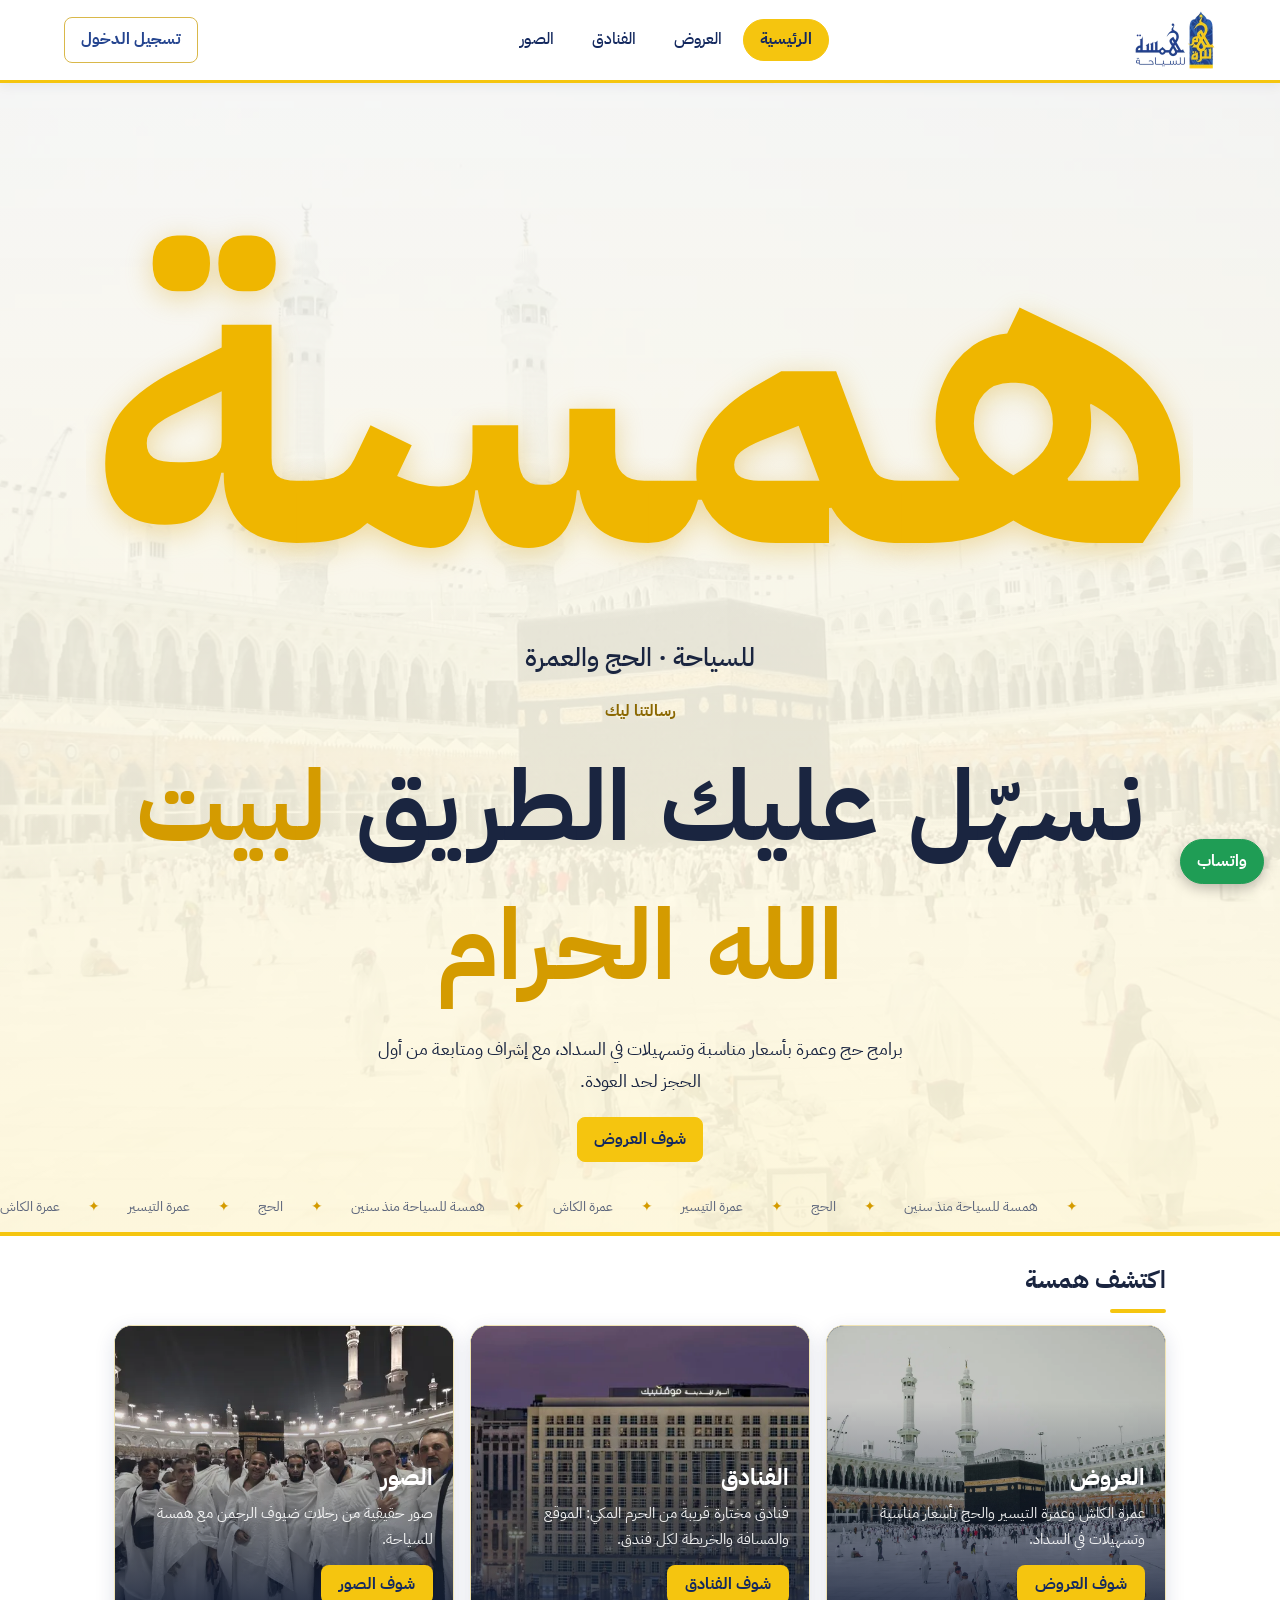
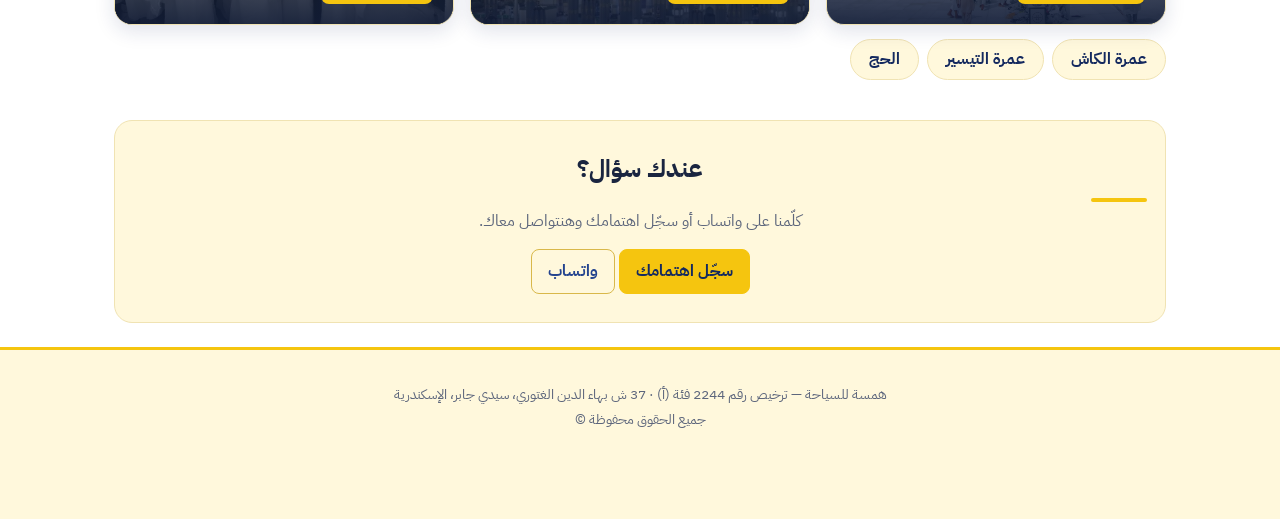
==== index.html @ f7a0fb5b "Add files via upload" ====
<!DOCTYPE html>
<html lang="ar" dir="rtl">
<head>
<meta charset="utf-8">
<meta name="viewport" content="width=device-width, initial-scale=1, viewport-fit=cover">
<meta name="theme-color" content="#ffffff">
<title>همسة للسياحة | الحج والعمرة</title>
<meta name="description" content="برامج الحج والعمرة من همسة للسياحة: عمرة الكاش، عمرة التيسير، الحج الميسر والسياحي.">
<link rel="icon" href="images/favicon.png">
<link rel="preconnect" href="https://fonts.googleapis.com">
<link rel="preconnect" href="https://fonts.gstatic.com" crossorigin>
<link rel="preconnect" href="https://script.google.com">
<link href="https://fonts.googleapis.com/css2?family=IBM+Plex+Sans+Arabic:wght@400;500;700&display=swap" rel="stylesheet">
<link rel="stylesheet" href="style.css">
</head>
<body>
<header><a href="index.html" aria-label="همسة للسياحة"><img src="images/logo-header.webp" width="164" height="120" alt="همسة للسياحة" style="height:60px;display:block;width:auto"></a>
<nav class="nv" aria-label="التنقل"><a href="index.html" aria-current="page">الرئيسية</a><a href="offers.html">العروض</a><a href="hotels.html">الفنادق</a><a href="gallery.html">الصور</a></nav>
<span class="acts"><button id="adminBtn" type="button" hidden>لوحة التحكم</button> <button id="loginBtn" type="button">تسجيل الدخول</button></span></header>
<div class="hero2" id="hero2"><div class="stage">
<div class="bgm"><video muted loop playsinline preload="none" poster="images/kaaba-day.webp" data-src="images/hero.mp4" aria-hidden="true"></video></div><div class="shade"></div>
<div class="layer l1"><h1 class="big"><span class="sc"><span class="mask"><span class="in">همسة</span></span></span><span class="sub">للسياحة · الحج والعمرة</span></h1></div>
<div class="layer l2"><span class="kick">رسالتنا ليك</span>
<h2 class="tl"><span style="--i:0">نسهّل</span> <span style="--i:1">عليك</span> <span style="--i:2">الطريق</span> <span class="y" style="--i:3">لبيت</span> <span class="y" style="--i:4">الله</span> <span class="y" style="--i:5">الحرام</span></h2>
<p class="pp">برامج حج وعمرة بأسعار مناسبة وتسهيلات في السداد، مع إشراف ومتابعة من أول الحجز لحد العودة.</p>
<a class="btn cta" href="offers.html">شوف العروض</a></div>
<div class="cue" aria-hidden="true"><i></i>اسحب لتحت</div>
<div class="tk" aria-hidden="true"><div><span>عمرة الكاش</span><span>✦</span><span>عمرة التيسير</span><span>✦</span><span>الحج</span><span>✦</span><span>همسة للسياحة منذ سنين</span><span>✦</span><span>عمرة الكاش</span><span>✦</span><span>عمرة التيسير</span><span>✦</span><span>الحج</span><span>✦</span><span>همسة للسياحة منذ سنين</span><span>✦</span></div></div>
<div class="pb"></div></div></div>


<main>
<section aria-labelledby="ex"><h2 id="ex">اكتشف همسة</h2>
<div class="hm">
<a class="hmc" href="offers.html"><img src="images/kaaba-day.webp" alt="" loading="lazy" onerror="this.remove()"><div><h3>العروض</h3><p>عمرة الكاش وعمرة التيسير والحج بأسعار مناسبة وتسهيلات في السداد.</p><span class="go">شوف العروض</span></div></a>
<a class="hmc" href="hotels.html"><img src="images/hotels/movenpick.webp" alt="" loading="lazy" onerror="this.remove()"><div><h3>الفنادق</h3><p>فنادق مختارة قريبة من الحرم المكي: الموقع والمسافة والخريطة لكل فندق.</p><span class="go">شوف الفنادق</span></div></a>
<a class="hmc" href="gallery.html"><img src="images/gallery/umra-1-t.webp" alt="" loading="lazy" onerror="this.remove()"><div><h3>الصور</h3><p>صور حقيقية من رحلات ضيوف الرحمن مع همسة للسياحة.</p><span class="go">شوف الصور</span></div></a>
</div>
<div class="chips" aria-label="اختصار للأقسام"><a href="offers.html?cat=cash">عمرة الكاش</a><a href="offers.html?cat=tayseer">عمرة التيسير</a><a href="offers.html?cat=hajj">الحج</a></div></section>
<section class="cta2"><h2>عندك سؤال؟</h2><p>كلّمنا على واتساب أو سجّل اهتمامك وهنتواصل معاك.</p><a class="btn" href="offers.html#contact">سجّل اهتمامك</a> <a class="btn o" id="wa2" target="_blank" rel="noopener">واتساب</a></section>
</main>
<footer>همسة للسياحة — ترخيص رقم 2244 فئة (أ) · 37 ش بهاء الدين الغتوري، سيدي جابر، الإسكندرية<br>جميع الحقوق محفوظة ©</footer>
<a class="btn wa" id="wa" target="_blank" rel="noopener">واتساب</a>
<script src="common.js"></script>
<script>$('#wa2').href=$('#wa').href;ui();</script>
<script>
// فيديو الخلفية: يتحمّل بعد ما الصفحة تفتح، وبس على الشاشات الكبيرة والنت السريع
addEventListener('load',()=>{const v=document.querySelector('.hero2 video');if(!v)return;const c=navigator.connection||{};
if(c.saveData||/^(slow-2g|2g|3g)$/.test(c.effectiveType||'')||matchMedia('(max-width:900px),(prefers-reduced-motion:reduce)').matches){v.remove();return}
(window.requestIdleCallback||setTimeout)(()=>{v.src=v.dataset.src;v.play().catch(()=>{})})});
</script>
</body>
</html>
---- style.css ----
:root{color-scheme:light;--bg:#ffffff;--card:#ffffff;--ink:#1a2540;--mute:#5d667c;--hd:#14295f;--g:#24448f;--g2:#24448f;--gold:#8a6700;--gd:#d49b00;--y:#f5c50f;--line:#f0e3b3;--tint:#fff8dc;--err:#b3261e}
*{box-sizing:border-box}html{scroll-behavior:smooth}
body{overflow-x:clip;margin:0;font:16px/1.7 'IBM Plex Sans Arabic',Tahoma,sans-serif;background:var(--bg);color:var(--ink)}
header{position:sticky;top:0;z-index:5;background:var(--hd);color:#fff;border-bottom:3px solid var(--y);display:flex;align-items:center;justify-content:space-between;padding:10px 5vw}
header b{font-size:1.25rem}header button{background:transparent;border:1px solid #fff8;color:#fff}
.hero{position:relative;overflow:hidden;background:#14295f url(images/kaaba-day.webp) center/cover;color:#fff;padding:72px 5vw 80px;border-bottom:4px solid var(--y)}.hero video{position:absolute;inset:0;width:100%;height:100%;object-fit:cover;opacity:.45}.hero:before{content:"";position:absolute;inset:0;background:linear-gradient(90deg,#14295fee 30%,#14295f55);z-index:1}.hero>*:not(video){position:relative;z-index:2}@media(prefers-reduced-motion:reduce){.hero video{display:none}}.gal{display:grid;grid-template-columns:repeat(auto-fill,minmax(200px,1fr));gap:8px}.gal img{width:100%;height:150px;object-fit:cover;border-radius:10px}
.hero h1{margin:0 0 8px;color:#fff;font-size:clamp(1.8rem,5vw,3rem);line-height:1.3;max-width:20ch}.hero p{margin:0 0 20px;max-width:55ch;opacity:.9}
main{max-width:1100px;margin:auto;padding:24px 5vw}
button,.btn{font:inherit;cursor:pointer;border-radius:8px;border:1px solid var(--g2);background:var(--g2);color:#fff;padding:8px 16px;text-decoration:none;display:inline-block}
button.o,.btn.o{background:transparent;color:var(--g)}button.d{border-color:var(--err);background:transparent;color:var(--err)}
button:focus-visible,input:focus-visible,select:focus-visible,textarea:focus-visible{outline:3px solid var(--gold);outline-offset:2px}
.tabs{display:flex;gap:8px;flex-wrap:wrap;margin:8px 0 16px}.tabs button{background:var(--card);color:var(--ink);border-color:var(--line)}.tabs button.on{background:var(--hd);color:var(--y);border-color:var(--y)}
.filters{display:flex;gap:8px;flex-wrap:wrap;margin-bottom:16px}
input,select,textarea{font:inherit;padding:8px 10px;border:1px solid var(--line);border-radius:8px;background:var(--card);color:var(--ink);width:100%}
.filters input,.filters select{width:auto;flex:1 1 150px}
.grid{display:grid;grid-template-columns:repeat(auto-fill,minmax(290px,1fr));gap:16px}
.card{background:var(--card);border:1px solid var(--line);border-radius:12px;overflow:hidden;display:flex;flex-direction:column}
.card img{width:100%;height:160px;object-fit:cover}.card div{padding:16px;display:flex;flex-direction:column;gap:8px;flex:1}
.card h3{margin:0;font-size:1.1rem}.price{color:var(--gold);font-weight:700;font-size:1.15rem}
.meta{color:var(--mute);font-size:.9rem}.det{white-space:pre-line;font-size:.92rem;color:var(--mute)}.card .row{margin-top:auto;display:flex;gap:8px}
section{margin-top:40px}h2{margin:0 0 12px;font-size:1.5rem}
form.f{display:grid;gap:12px;grid-template-columns:repeat(auto-fit,minmax(220px,1fr));background:var(--card);border:1px solid var(--line);border-radius:12px;padding:20px}
form.f .w{grid-column:1/-1}label{display:grid;gap:4px;font-size:.92rem;color:var(--mute)}.hp{position:absolute;top:0;left:0;width:1px;height:1px;opacity:0;overflow:hidden;pointer-events:none}
.msg{padding:10px;border-radius:8px;margin-top:8px}.ok{background:#24448f22}.er{background:#b3261e22;color:var(--err)}
dialog{border:1px solid var(--line);border-radius:12px;background:var(--bg);color:var(--ink);width:min(560px,94vw);max-height:92vh}
dialog::backdrop{background:#0008}
table{width:100%;border-collapse:collapse;background:var(--card);font-size:.9rem}th,td{padding:8px;border-bottom:1px solid var(--line);text-align:start;vertical-align:top}
.tw{overflow-x:auto}.empty{color:var(--mute);padding:24px;text-align:center}
footer{padding:32px 5vw;text-align:center;color:var(--mute);font-size:.9rem}
.wa{position:fixed;bottom:16px;inset-inline-start:16px;background:#1f9d55;border-color:#1f9d55;border-radius:50px;z-index:4}

.fc{background:var(--card);border:1px solid var(--line);border-radius:16px;overflow:hidden;display:flex;flex-direction:column;box-shadow:0 4px 16px #14295f14}
.fh{position:relative;height:150px;background:#14295f}.fh img{width:100%;height:100%;object-fit:cover;opacity:.85}
.bd{position:absolute;inset-inline-start:12px;bottom:-14px;background:var(--hd);color:var(--y);border:2px solid var(--y);border-radius:50px;padding:2px 16px;font-weight:700}
.fb{padding:24px 16px 16px;display:flex;flex-direction:column;gap:10px;flex:1}.fb h3{margin:0;font-size:1.1rem;color:var(--g)}
.fb ul{margin:0;padding:0;list-style:none;display:grid;gap:4px;font-size:.92rem}.fb li{border-bottom:1px dashed var(--line);padding-bottom:4px}
.pg{display:grid;grid-template-columns:repeat(3,1fr);gap:6px;background:var(--hd);padding:8px;border-radius:12px;border-bottom:3px solid var(--y)}
.pg i{font-style:normal;display:grid;text-align:center;color:#fff;font-size:.78rem;line-height:1.3;background:#ffffff14;border-radius:8px;padding:6px 2px}.pg b{color:var(--y);font-size:1.05rem}
.fb .row{margin-top:auto;display:flex;gap:8px}.fb .row .bk{flex:1;background:var(--y);border-color:var(--y);color:#14295f;font-weight:700}
.ty{background:linear-gradient(135deg,#e3ebfa,#fff8d6);border:1px solid var(--line);border-radius:16px;padding:16px;margin-bottom:16px;color:#101b36}.ty h3{margin:0 0 4px;font-size:1.3rem}
.ty .st{display:grid;grid-template-columns:repeat(auto-fit,minmax(180px,1fr));gap:8px;margin:10px 0}.ty .st span{background:#fff;border-radius:10px;padding:8px 12px;border:1px solid #24448f33}
.ty .ex{background:#f5c50f33;border-radius:10px;padding:8px 12px;font-size:.92rem}
.fh.im{height:auto;background:#fff}.fh.im img{height:auto;opacity:1;cursor:zoom-in;display:block}.fh.im .bd{display:none}
#idlg{padding:0;width:min(720px,96vw)}#idlg img{width:100%;display:block}#idlg button{position:absolute;top:8px;inset-inline-start:8px}
.tb{display:flex;gap:8px;flex-wrap:wrap;margin-bottom:12px;align-items:center}.tb input,.tb select{width:auto;flex:1 1 140px}
.bulk{display:flex;gap:8px;flex-wrap:wrap;align-items:center;background:var(--card);border:2px solid var(--y);border-radius:10px;padding:10px;margin-bottom:12px;position:sticky;top:0;z-index:3}.bulk input,.bulk select{width:auto}
tr.off td:nth-child(2),tr.off td:nth-child(3){opacity:.5}.ac{white-space:nowrap}
.sw{border-radius:50px;padding:4px 14px;background:transparent;color:var(--mute);border-color:var(--line)}.sw.on{background:#1f9d55;border-color:#1f9d55;color:#fff}
fieldset.rm{border:1px solid var(--line);border-radius:10px;padding:8px 10px;margin:0}.g2,.g3{display:grid;gap:10px}.g2{grid-template-columns:1fr 1fr}.g3{grid-template-columns:repeat(3,1fr)}
#toast{position:fixed;left:50%;bottom:80px;transform:translateX(-50%);background:var(--hd);color:#fff;padding:10px 18px;border-radius:50px;z-index:10;opacity:0;pointer-events:none;transition:opacity .2s}#toast.show{opacity:1}#toast.bad{background:var(--err)}

/* ===== Hero2: scroll-driven opening (Lando-style) ===== */
.hero2{--p:0;--a:0;--b:1;--c:1;position:relative;background:#14295f;color:#fff;border-bottom:4px solid var(--y)}
.hero2 .stage{position:relative;min-height:100svh;overflow:hidden;display:flex;flex-direction:column;justify-content:center;align-items:center;gap:28px;padding:90px 5vw 70px;text-align:center}
.hero2 .bgm{position:absolute;inset:0;background:url(images/kaaba-day.webp) center/cover;will-change:transform;transform:scale(calc(1 + var(--a)*.28 + var(--b)*.12))}
.hero2 .bgm video{width:100%;height:100%;object-fit:cover;opacity:.5}
.hero2 .shade{position:absolute;inset:0;background:linear-gradient(180deg,#14295fbb,#14295ff2);opacity:calc(.4 + var(--b)*.55)}
.hero2 .layer{position:relative;z-index:2;display:flex;flex-direction:column;align-items:center;justify-content:center}
.hero2.js{height:360vh}
.hero2.js .stage{position:sticky;top:0;height:100svh;min-height:0;display:block;padding:0}
.hero2.js .layer{position:absolute;inset:0;padding:70px 5vw 40px}
.hero2 .big{margin:0;line-height:1}
.hero2 .sc{display:block;will-change:transform,opacity;transform:scale(calc(1 + var(--a)*6));opacity:calc(1 - var(--a)*1.35)}
.hero2 .mask{display:block;overflow:hidden;padding:.08em .08em .18em}
.hero2 .in{display:block;font-weight:700;font-size:clamp(5rem,36vw,26rem);line-height:1.1;color:var(--y);text-shadow:0 8px 40px #14295f88;animation:h2rise 1.3s cubic-bezier(.16,1,.3,1) both}
.hero2 .sub{display:block;margin-top:6px;font-size:clamp(1rem,2.4vw,1.6rem);font-weight:500;letter-spacing:0;opacity:calc(1 - var(--a)*3);animation:h2fade 1s .7s both}
.hero2 .kick{color:var(--y);font-weight:700;font-size:1rem;margin-bottom:14px;opacity:var(--b)}
.hero2 .tl{margin:0;display:flex;flex-wrap:wrap;justify-content:center;gap:.05em .3em;max-width:18ch;font-size:clamp(2.4rem,8vw,6.2rem);line-height:1.35;font-weight:700}
.hero2 .tl span{display:inline-block;transform:translateY(calc((1 - clamp(0, var(--b)*8 - var(--i), 1))*60%));opacity:clamp(0, var(--b)*8 - var(--i), 1)}
.hero2 .tl .y{color:var(--y)}
.hero2 .pp{max-width:50ch;margin:22px 0 20px;opacity:var(--c);transform:translateY(calc((1 - var(--c))*30px))}
.hero2 .cta{background:var(--y);border-color:var(--y);color:#14295f;font-weight:700;opacity:var(--c);transform:translateY(calc((1 - var(--c))*30px))}
.hero2.js .cta{pointer-events:none}.hero2.js.go .cta{pointer-events:auto}
.hero2 .cue,.hero2 .pb{display:none}
.hero2.js .cue{display:flex;position:absolute;z-index:3;bottom:56px;inset-inline:0;justify-content:center;align-items:center;gap:10px;font-size:.85rem;opacity:calc(1 - var(--a)*4)}
.hero2 .cue i{width:2px;height:34px;background:var(--y);transform-origin:top;animation:h2cue 1.6s ease-in-out infinite}
.hero2 .tk{position:absolute;z-index:3;bottom:14px;left:0;right:0;overflow:hidden;direction:ltr;font-size:.85rem;color:#fffc}
.hero2 .tk div{display:flex;gap:28px;width:max-content;animation:h2tk 30s linear infinite}
.hero2 .tk span:nth-child(even){color:var(--y)}
.hero2.js .pb{display:block;position:absolute;z-index:4;bottom:0;right:0;left:0;height:4px;background:var(--y);transform:scaleX(var(--p));transform-origin:right}
@keyframes h2rise{from{transform:translateY(105%)}}
@keyframes h2fade{from{opacity:0;transform:translateY(12px)}}
@keyframes h2cue{0%{transform:scaleY(0)}50%{transform:scaleY(1)}100%{transform:scaleY(1);opacity:0}}
@keyframes h2tk{to{transform:translateX(-50%)}}
@media(prefers-reduced-motion:reduce){.hero2 *{animation:none!important}.hero2 video{display:none}}

/* ===== Responsive: موبايل + كمبيوتر ===== */
html{-webkit-text-size-adjust:100%;overflow-x:clip}
img,video{max-width:100%}
header{padding-inline:max(5vw,env(safe-area-inset-left));padding-top:max(10px,env(safe-area-inset-top));gap:8px}
header>span{display:flex;gap:8px;flex-wrap:wrap;justify-content:flex-end}
main{padding-inline:max(5vw,env(safe-area-inset-left))}
footer{padding-bottom:calc(88px + env(safe-area-inset-bottom))}
.grid{grid-template-columns:repeat(auto-fill,minmax(min(290px,100%),1fr))}
form.f{grid-template-columns:repeat(auto-fit,minmax(min(220px,100%),1fr))}
.gal{grid-template-columns:repeat(auto-fill,minmax(min(200px,45%),1fr))}
button,.btn{touch-action:manipulation;-webkit-tap-highlight-color:transparent}
input,select,textarea{font-size:16px}
dialog{max-height:92vh;max-height:92dvh;overflow:auto;overscroll-behavior:contain}
.wa{bottom:max(16px,env(safe-area-inset-bottom));inset-inline-start:max(16px,env(safe-area-inset-left));box-shadow:0 4px 14px #0004}
#toast{bottom:calc(80px + env(safe-area-inset-bottom));max-width:92vw;text-align:center}
.bulk{top:64px}
@media(hover:hover){button:not(:disabled):hover,.btn:hover{filter:brightness(1.1)}.card:hover,.fc:hover{box-shadow:0 8px 24px #14295f26}}
@media(pointer:coarse){button,.btn,select,input:not([type=checkbox]):not([type=radio]){min-height:44px}.tabs button{padding-inline:18px}}
@media(max-width:640px){
  header b{font-size:1.05rem}
  
  header button{padding:8px 12px;font-size:.9rem}
  main{padding-block:16px}
  h2{font-size:1.25rem}
  .tabs{flex-wrap:nowrap;overflow-x:auto;scrollbar-width:none;margin-inline:-5vw;padding-inline:5vw}
  .tabs::-webkit-scrollbar{display:none}
  .tabs button{white-space:nowrap;flex:0 0 auto}
  .filters input,.filters select,.tb input,.tb select{flex:1 1 100%}
  .g2,.g3{grid-template-columns:1fr}
  .g3{grid-template-columns:1fr 1fr}
  .fh{height:170px}
  .fb .row{flex-wrap:wrap}.fb .row .bk{flex:1 1 100%}
  .fb .row .btn,.fb .row .o{flex:1}
  dialog{width:96vw;padding:14px}
  #idlg{padding:0}
  .ty{padding:12px}.ty h3{font-size:1.1rem}
  table{font-size:.85rem}
  .bulk{top:58px}
  .hero2.js{height:300vh}
  .hero2 .layer{padding-inline:6vw}
  .hero2 .tk{bottom:max(14px,env(safe-area-inset-bottom))}
  .hero2.js .cue{bottom:64px}
}
@media(max-width:360px){.pg{grid-template-columns:1fr 1fr}.g3{grid-template-columns:1fr}}
@media(max-height:480px) and (orientation:landscape){.hero2.js{height:420vh}.hero2 .in{font-size:clamp(4rem,28vh,9rem)}.hero2 .tl{font-size:clamp(1.6rem,9vh,3rem)}.hero2 .cue{display:none!important}}
@media(min-width:1200px){main{max-width:1180px}.hero2 .pp{font-size:1.15rem}}
.hero2 .stage{min-height:92vh;min-height:92svh}
.hero2 .bgm{transform:none}

/* ===== نظام الحركة: هادي على العين، ويلفت الانتباه ===== */
:root{--ease:cubic-bezier(.22,1,.36,1)}
html{scroll-behavior:smooth}
@keyframes up{from{opacity:0;transform:translateY(24px)}}
@keyframes pop{from{opacity:0;transform:scale(.92)}}
@keyframes rise{from{opacity:0;transform:translateY(14px) scale(.97)}}
@keyframes fade{from{opacity:0}}
@keyframes slideIn{from{opacity:0;transform:translateY(-100%)}}
@keyframes waIn{from{opacity:0;transform:translateY(30px) scale(.8)}}
@keyframes pulse{0%{box-shadow:0 0 0 0 #1f9d5588}100%{box-shadow:0 0 0 16px #1f9d5500}}
@keyframes ring{0%{box-shadow:0 0 0 0 #f5c50fb0}100%{box-shadow:0 0 0 20px #f5c50f00}}
@keyframes shine{from{transform:translateX(130%) skewX(-18deg)}to{transform:translateX(-230%) skewX(-18deg)}}
@keyframes wiggle{0%,100%{transform:rotate(0)}25%{transform:rotate(-14deg)}55%{transform:rotate(10deg)}80%{transform:rotate(-5deg)}}
@keyframes heroOut{to{opacity:.1;transform:translateY(-36px) scale(.98)}}
@keyframes bgOut{to{transform:scale(1.1)}}
/* الهيرو: يظهر بالترتيب، كل حاجة في دورها */
header{animation:slideIn .7s var(--ease) both;transition:box-shadow .3s ease}
header.stuck{box-shadow:0 8px 24px #14295f22}
.hero2 .in{animation:h2rise 1.2s var(--ease) .1s both}
.hero2 .sub{animation:h2fade 1s .6s both}
.hero2 .kick{animation:up .8s var(--ease) .85s both}
.hero2 .tl span{animation:up .85s var(--ease) both;animation-delay:calc(1s + var(--i)*.09s)}
.hero2 .pp{animation:up .85s var(--ease) 1.65s both}
.hero2 .cta{position:relative;overflow:hidden;animation:pop .7s var(--ease) 1.95s both,ring 1.8s 3.2s 2}
.hero2 .cta:after{content:"";position:absolute;inset:0;background:linear-gradient(100deg,transparent 30%,#ffffffa8 50%,transparent 70%);transform:translateX(130%);animation:shine 1.2s 2.9s 1 both;pointer-events:none}
.hero2 .tk{animation:fade 1s 2.2s both}
.hero2 .tk:hover div{animation-play-state:paused}
@supports (animation-timeline:view()){
  .hero2 .layer{animation:heroOut linear both;animation-timeline:view();animation-range:exit 5% exit 100%}
  .hero2 .bgm{animation:bgOut linear both;animation-timeline:view();animation-range:exit}
}
/* الظهور وقت السكرول: كل صف بيدخل بتتابع هادي */
.fc,.hc,.gi{transition:transform .3s var(--ease),box-shadow .3s var(--ease),border-color .3s ease}
.rv{opacity:0;transform:translateY(28px) scale(.985)}
.rv:not(.done){transition:opacity .8s var(--ease),transform .8s var(--ease)}
.rv.in{opacity:1;transform:none}
.rv.done{transition-delay:0s}
section h2:after{content:"";display:block;width:56px;height:4px;border-radius:4px;background:var(--y);margin-top:8px;transform-origin:right;transition:transform .9s var(--ease) .2s}
section h2.rv:not(.in):after{transform:scaleX(0)}
/* صندوق التيسير: العناصر تنزل واحدة واحدة */
.ty.in .am span{animation:pop .5s var(--ease) both}
.ty.in .am span:nth-child(1){animation-delay:.25s}.ty.in .am span:nth-child(2){animation-delay:.35s}.ty.in .am span:nth-child(3){animation-delay:.45s}
.ty.in .sp li{animation:up .6s var(--ease) both}
.ty.in .sp li:nth-child(1){animation-delay:.5s}.ty.in .sp li:nth-child(2){animation-delay:.62s}.ty.in .sp li:nth-child(3){animation-delay:.74s}
.ty.in .dr>span{display:inline-block;animation:wiggle 1s 1.1s 1}
.ty.in .ex{animation:up .7s var(--ease) .95s both}
/* التفاعل */
@media(hover:hover){
  .fc:hover{transform:translateY(-6px);box-shadow:0 14px 32px #d49b0033;border-color:#e6c75a}
  .hc:hover .hph img{transform:scale(1.07)}
  .gi:hover{box-shadow:0 12px 28px #14295f2e}
}
.hph img{transition:transform .8s var(--ease)}
button,.btn{transition:transform .2s var(--ease),filter .2s ease,background .25s ease,box-shadow .25s ease,color .25s ease}
button:active,.btn:active{transform:scale(.96)}
.tabs button{transition:background .25s ease,color .25s ease,box-shadow .25s ease,transform .2s var(--ease)}
.tabs button.on{box-shadow:0 4px 14px #f5c50f66}
input,select,textarea{transition:box-shadow .25s ease,border-color .25s ease}
input:focus,select:focus,textarea:focus{outline:none;border-color:var(--y);box-shadow:0 0 0 4px #f5c50f40}
.wa{animation:waIn .7s var(--ease) 1.4s both,pulse 2.4s 3s 3}
dialog[open]{animation:rise .35s var(--ease) both}
dialog[open]::backdrop{animation:fade .3s both}
#toast{transform:translate(-50%,14px);transition:opacity .25s ease,transform .4s var(--ease)}
#toast.show{transform:translate(-50%,0)}
#glb img{transition:opacity .25s ease}
@media(prefers-reduced-motion:reduce){*,*:before,*:after{animation:none!important;transition:none!important}.rv{opacity:1;transform:none}html{scroll-behavior:auto}}

/* ===== صندوق عمرة التيسير ===== */
.ty{padding:0;overflow:hidden;background:var(--card);color:var(--ink);border:1px solid var(--line);border-radius:16px;box-shadow:0 4px 16px #14295f14}
.ty .th{background:var(--hd);color:#fff;padding:20px 22px 18px;border-bottom:3px solid var(--y)}
.ty .th h3{margin:0;font-size:1.5rem;color:var(--y)}
.ty .th p{margin:2px 0 12px;font-size:1.05rem;color:#fff}
.ty .tp{list-style:none;margin:0;padding:0;display:flex;flex-wrap:wrap;gap:8px}
.ty .tp li{background:#ffffff1c;border:1px solid #ffffff40;border-radius:50px;padding:2px 14px;font-size:.9rem}
.ty .tp li:before{content:"✓";color:var(--y);font-weight:700;margin-inline-end:6px}
.ty .tbd{padding:18px 22px 22px;display:grid;gap:16px}
.ty .plans{display:grid;grid-template-columns:repeat(auto-fit,minmax(min(260px,100%),1fr));gap:12px}
.ty .pl{background:var(--bg);border:1px solid var(--line);border-radius:12px;padding:14px;display:grid;gap:6px;text-align:center}
.ty .pl small{color:var(--mute);font-size:.85rem}
.ty .pl b{font-size:1.6rem;color:var(--g);line-height:1.2}
.ty .am{display:grid;grid-template-columns:repeat(3,1fr);gap:6px}
.ty .am span{background:var(--hd);border:1px solid #f5c50f55;color:var(--y);border-radius:8px;padding:6px 0;font-weight:700;font-size:1.1rem}
.ty .sp{list-style:none;margin:0;padding:0;display:grid;grid-template-columns:repeat(auto-fit,minmax(min(200px,100%),1fr));gap:10px}
.ty .sp li{display:flex;align-items:center;gap:10px;background:var(--bg);border:1px solid var(--line);border-radius:12px;padding:10px 12px}
.ty .sp i{flex:none;width:30px;height:30px;border-radius:50%;background:var(--y);color:#14295f;display:grid;place-items:center;font-style:normal;font-weight:700}
.ty .dr{display:flex;align-items:center;gap:12px;border:2px dashed var(--y);border-radius:12px;padding:10px 14px}
.ty .dr>span{font-size:1.8rem;line-height:1}
.ty .dr b{color:var(--g)}
.ty .ex{background:#f5c50f26;border-inline-start:4px solid var(--y);border-radius:8px;padding:10px 14px;font-size:.95rem}
.ty .ex>b:first-child{display:block;color:var(--g);margin-bottom:2px}
.ty .ex .n{color:var(--gold);white-space:nowrap}
@media(max-width:640px){.ty .th{padding:16px}.ty .th h3{font-size:1.3rem}.ty .tbd{padding:14px 16px 18px}.ty .sp{grid-template-columns:1fr}}

/* ===== هوية اللوجو الجديد ===== */
header>a:first-child{background:#fff;border-radius:12px;padding:3px 12px;display:flex;align-items:center;box-shadow:0 2px 8px #0003}
header>a:first-child img{height:60px!important;width:auto}
@media(max-width:640px){header>a:first-child{padding:2px 8px}header>a:first-child img{height:46px!important}}
.hero2 .shade{background:linear-gradient(180deg,#14295fbb,#14295ff2)}

/* ===== ألوان: أبيض أكتر، ثم ذهبي، والأزرق أقل ===== */
body{background:#fff}
header{background:#fff;color:var(--hd);border-bottom:3px solid var(--y);box-shadow:0 2px 12px #14295f12}
header button{background:transparent;border:1px solid #d9b84a;color:var(--g)}
header>a:first-child{background:none;box-shadow:none;padding:0;border-radius:0}
button,.btn{background:var(--y);border-color:var(--y);color:var(--hd);font-weight:700}
button.o,.btn.o{background:transparent;color:var(--g);border-color:#d9b84a}
button.d{background:transparent;border-color:var(--err);color:var(--err)}
.tabs button{background:#fff;color:var(--ink);border-color:var(--line);font-weight:500}
.tabs button.on{background:var(--y);color:var(--hd);border-color:var(--y);font-weight:700}
input,select,textarea{border-color:#e6d594}
form.f{background:var(--tint)}
.bd{background:var(--y);color:var(--hd);border:2px solid #fff;box-shadow:0 2px 8px #0002}
.fh{background:#fff4cf}
.pg{background:var(--tint);border:1px solid var(--line);border-bottom:3px solid var(--y)}
.pg i{background:#fff;color:var(--ink);border:1px solid var(--line)}
.pg b{color:var(--g)}
.fc,.card{border-color:var(--line);box-shadow:0 4px 16px #d49b0018}
footer{background:var(--tint);border-top:3px solid var(--y);color:var(--mute)}
#toast{background:var(--hd)}
.hero2{background:#fff;color:#1a2540}
.hero2 .shade{opacity:1;background:linear-gradient(180deg,#ffffffd9,#fff8dcf0)}
.hero2 .bgm video{opacity:.35}
.hero2 .in{color:#efb600;text-shadow:0 6px 28px #d49b0055}
.hero2 .kick{color:var(--gold)}
.hero2 .tl .y{color:var(--gd)}
.hero2 .tk{color:var(--mute)}
.hero2 .tk span:nth-child(even){color:var(--gd)}
.hero2 .cta{background:var(--y);color:var(--hd)}
.ty .th{background:var(--tint);color:var(--ink);border-bottom:3px solid var(--y)}
.ty .th h3{color:var(--hd)}
.ty .th p{color:var(--ink)}
.ty .tp li{background:#fff;border:1px solid var(--line);color:var(--ink)}
.ty .tp li:before{color:var(--gd)}
.ty .am span{background:var(--y);color:var(--hd);border:0}
.ty .pl{background:#fff}
.ty .sp li{background:#fff}
.sw.on{color:#fff}
.btn.wa,.wa{background:#1f9d55;border-color:#1f9d55;color:#fff}
.dt{display:flex;align-items:center;gap:8px;width:fit-content;max-width:100%;background:var(--tint);border:1px solid var(--line);border-inline-start:4px solid var(--y);border-radius:10px;padding:4px 12px;font-weight:700;color:var(--hd);font-size:.95rem}
[hidden]{display:none!important}

/* ===== لحظاتنا مع ضيوف الرحمن ===== */
html{scroll-padding-top:92px}
#gallery .gsub{margin:-6px 0 14px;color:var(--mute)}
#gallery .tabs{margin-bottom:14px}
.gg{display:grid;grid-template-columns:repeat(auto-fill,minmax(min(var(--gm,300px),46%),1fr));gap:12px}
.gi{position:relative;display:block;aspect-ratio:var(--ar,4/3);overflow:hidden;border-radius:14px;border:1px solid var(--line);background:var(--tint);box-shadow:0 4px 16px #d49b0018;cursor:zoom-in}
.gi img{width:100%;height:100%;object-fit:cover;display:block;transition:transform .5s ease}
.gi span{position:absolute;inset:auto 0 0 0;padding:28px 12px 10px;color:#fff;font-weight:700;font-size:.95rem;background:linear-gradient(transparent,#101b36d9);pointer-events:none}
@media(hover:hover){.gi:hover img{transform:scale(1.06)}}
.gi:focus-visible{outline:3px solid var(--y);outline-offset:3px}
#glb{padding:0;border:0;margin:0;width:100vw;max-width:100vw;height:100vh;height:100dvh;max-height:none;background:#0a1230f5;color:#fff;overflow:hidden}
#glb::backdrop{background:#000}
#glb figure{margin:0;height:100%;display:flex;flex-direction:column;align-items:center;justify-content:center;gap:10px;padding:56px 12px max(14px,env(safe-area-inset-bottom))}
#glb img{max-width:100%;max-height:calc(100dvh - 150px);object-fit:contain;border-radius:8px;touch-action:pan-y}
#glb figcaption{text-align:center}#glb figcaption b{display:block;font-size:1.05rem}#glb figcaption small{color:#ffffffb3}
#glb .gx,#glb .gn{position:absolute;background:#ffffff1f;border:1px solid #ffffff50;color:#fff;border-radius:50%;width:46px;height:46px;min-height:46px;padding:0;display:grid;place-items:center;font-size:1.6rem;line-height:1}
#glb .gx{top:max(10px,env(safe-area-inset-top));inset-inline-start:12px;font-size:1.1rem}
#glb .gn{top:50%;transform:translateY(-50%)}
#glb .gp{inset-inline-start:10px}#glb .gnx{inset-inline-end:10px}
#glb .gn:active{transform:translateY(-50%) scale(.94)}
@media(max-width:640px){#glb .gn{top:auto;bottom:max(14px,env(safe-area-inset-bottom));transform:none}#glb .gn:active{transform:scale(.94)}#glb figure{padding-bottom:76px}#glb img{max-height:calc(100dvh - 190px)}}

/* ===== فنادقنا ===== */
#hotels{margin-top:28px}
#hotels .gsub{margin:-6px 0 6px;color:var(--mute)}
.hgrp{margin:20px 0 6px}
.hgh{display:flex;align-items:center;gap:10px;flex-wrap:wrap;margin:0 0 10px}
.hgh .st{color:var(--gd);font-size:1.2rem;letter-spacing:2px;line-height:1}
.hgh h3{margin:0;font-size:1.1rem;color:var(--hd)}
.hgh .ds{background:var(--tint);border:1px solid var(--line);border-radius:50px;padding:2px 12px;font-size:.88rem;font-weight:700;color:var(--hd)}
.hl{display:grid;grid-template-columns:repeat(auto-fill,minmax(min(250px,100%),1fr));gap:12px}
.hc{display:flex;flex-direction:column;background:#fff;border:1px solid var(--line);border-radius:14px;overflow:hidden;box-shadow:0 4px 16px #d49b0018;transition:transform .25s ease,box-shadow .25s ease,opacity .6s ease}
@media(hover:hover){.hc:hover{transform:translateY(-4px);box-shadow:0 8px 24px #d49b0030}}
.hph{position:relative;aspect-ratio:16/10;background:linear-gradient(135deg,#fff1c2,#fffaf0);display:grid;place-items:center}
.hph.no{aspect-ratio:16/6}
.hph.no .hsb{display:none}
.hph img{position:absolute;inset:0;width:100%;height:100%;object-fit:cover}
.hph svg{width:54px;height:54px;color:var(--gd);opacity:.55}
.hsb{position:absolute;top:8px;inset-inline-start:8px;background:#fff;border:1px solid var(--line);border-radius:50px;padding:0 10px;color:var(--gd);font-size:.85rem;font-weight:700;line-height:1.7;box-shadow:0 2px 6px #0002}
.hb2{padding:12px 14px 14px;display:grid;gap:3px;flex:1;align-content:start}
.hb2 h4{margin:0;font-size:1.05rem;color:var(--hd)}
.hb2 .hw{color:var(--mute);font-size:.9rem}
.hb2 .btn{display:block;text-align:center;margin-top:8px}

@media(max-width:640px){
  html{scroll-padding-top:84px}
  header{gap:6px;padding-block:6px}
  header>span{gap:6px;flex-wrap:wrap;min-width:0}
  header>a:first-child{flex:none}
  header button{padding:6px 9px;font-size:.84rem;min-height:38px;white-space:nowrap}
  header>a:first-child img{height:42px!important}
}
.gg.mas{display:block;column-count:3;column-gap:12px}
.gg.mas .gi{margin-bottom:12px;break-inside:avoid;width:100%}
@media(max-width:640px){.gg.mas{column-count:2;column-gap:10px}.gg.mas .gi{margin-bottom:10px}}

/* ===== الدفع عن طريق البنك ===== */
#pay{margin-top:28px}
#pay .gsub{margin:-6px 0 6px;color:var(--mute)}
.pst{list-style:none;margin:14px 0;padding:0;display:grid;grid-template-columns:repeat(auto-fit,minmax(min(230px,100%),1fr));gap:10px}
.pst li{display:flex;align-items:center;gap:10px;background:var(--tint);border:1px solid var(--line);border-radius:12px;padding:10px 12px}
.pst i{flex:none;width:30px;height:30px;border-radius:50%;background:var(--y);color:var(--hd);display:grid;place-items:center;font-style:normal;font-weight:700}
.bl{display:grid;grid-template-columns:repeat(auto-fit,minmax(min(330px,100%),1fr));gap:12px}
.bn{background:#fff;border:1px solid var(--line);border-top:4px solid var(--y);border-radius:14px;padding:14px 16px;box-shadow:0 4px 16px #d49b0018}
.bn h3{margin:0 0 6px;color:var(--hd);display:flex;align-items:center;gap:8px;font-size:1.1rem}
.bn h3 svg{width:26px;height:26px;color:var(--gd);flex:none}
.br{display:grid;grid-template-columns:90px 1fr auto;align-items:center;gap:8px;padding:8px 0;border-top:1px dashed var(--line)}
.br:first-of-type{border-top:0}
.br .bl2{color:var(--mute);font-size:.88rem}
.br .bv{font-weight:700;color:var(--hd);overflow-wrap:anywhere;text-align:right;font-variant-numeric:tabular-nums}
.cp{background:#fff;border:1px solid #d9b84a;color:var(--g);min-height:36px;padding:2px 12px;font-size:.85rem;font-weight:700}
.cp.ok{background:var(--y);border-color:var(--y);color:var(--hd)}
.pnote{margin:14px 0 12px;padding:10px 14px;border-inline-start:4px solid var(--y);background:var(--tint);border-radius:8px;font-size:.92rem}
#payWa{display:inline-block}
@media(max-width:480px){.br{grid-template-columns:1fr auto}.br .bl2{grid-column:1/-1}}

/* ===== تقسيم الموقع لصفحات ===== */
header{gap:10px}
.nv{display:flex;gap:4px;align-items:center;flex-wrap:wrap;justify-content:center}
.nv a{color:var(--hd);text-decoration:none;font-weight:500;padding:6px 16px;border-radius:50px;min-height:40px;display:inline-flex;align-items:center;border:1px solid transparent;transition:background .2s}
.nv a:hover{background:var(--tint)}
.nv a[aria-current=page]{background:var(--y);font-weight:700;border-color:var(--y)}
.acts{display:flex;gap:6px;align-items:center}
@media(max-width:760px){
  header{flex-wrap:wrap}
  .nv{order:3;flex:1 0 100%;flex-wrap:nowrap;overflow-x:auto;justify-content:flex-start;padding-bottom:2px;scrollbar-width:none}
  .nv::-webkit-scrollbar{display:none}
  .nv a{padding:4px 14px;min-height:36px;white-space:nowrap;font-size:.92rem}
}
.ph{background:linear-gradient(180deg,var(--tint),#fff);border-bottom:1px solid var(--line);padding:34px 5vw 22px;text-align:center}
.ph h1{margin:0 0 6px;color:var(--hd);font-size:clamp(1.6rem,4vw,2.3rem)}
.ph p{margin:0 auto;max-width:60ch;color:var(--mute)}
main>section:first-child{margin-top:0}
/* الرئيسية */
.hm{display:grid;grid-template-columns:repeat(auto-fit,minmax(min(300px,100%),1fr));gap:16px}
.hmc{position:relative;display:flex;flex-direction:column;justify-content:flex-end;min-height:300px;border-radius:18px;overflow:hidden;color:#fff;text-decoration:none;background:#14295f;border:1px solid var(--line);box-shadow:0 6px 20px #14295f22}
.hmc img{position:absolute;inset:0;width:100%;height:100%;object-fit:cover;transition:transform .5s ease}
.hmc:after{content:"";position:absolute;inset:0;background:linear-gradient(transparent 25%,#101b36ea)}
.hmc div{position:relative;z-index:1;padding:20px;display:block}
.hmc h3{margin:0 0 4px;font-size:1.45rem;color:#fff}
.hmc p{margin:0 0 12px;opacity:.92;font-size:.95rem}
.hmc .go{display:inline-block;background:var(--y);color:var(--hd);font-weight:700;border-radius:8px;padding:6px 18px}
@media(hover:hover){.hmc:hover img{transform:scale(1.06)}}
.hmc:focus-visible{outline:3px solid var(--y);outline-offset:3px}
.chips{display:flex;gap:8px;flex-wrap:wrap;margin-top:14px}
.chips a{background:var(--tint);border:1px solid var(--line);color:var(--hd);font-weight:700;border-radius:50px;padding:6px 18px;text-decoration:none}
.chips a:hover{background:var(--y)}
.cta2{text-align:center;background:var(--tint);border:1px solid var(--line);border-radius:18px;padding:28px 18px}
.cta2 h2{margin:0 0 6px}.cta2 p{margin:0 0 14px;color:var(--mute)}
/* الفنادق */
.hf{display:flex;gap:8px;flex-wrap:wrap;align-items:center;margin:0 0 6px}
.hf .tabs{margin:0}.hf input{flex:1 1 200px;width:auto;min-width:0}
.hi{display:grid;gap:3px;margin:6px 0 2px;padding:0;list-style:none;font-size:.9rem;color:var(--mute)}
.hi li{display:flex;gap:6px;align-items:baseline}.hi b{color:var(--hd);font-weight:700}
.hoc{display:inline-block;width:fit-content;background:var(--y);color:var(--hd);border-radius:50px;padding:0 12px;font-size:.82rem;font-weight:700;margin-top:4px}
.hrow{display:flex;gap:8px;margin-top:10px}
.hrow>*{flex:1;text-align:center;padding:6px 10px;min-height:40px;display:inline-flex;align-items:center;justify-content:center}
.hb2 .hrow .btn{margin-top:0}
#hdlg{width:min(740px,96vw);padding:0;overflow:auto;max-height:94vh;max-height:94dvh}
#hdlg .hx{position:absolute;top:10px;inset-inline-start:10px;z-index:2;width:42px;height:42px;min-height:42px;border-radius:50%;padding:0;background:#fff;border-color:var(--line);color:var(--hd)}
.hdh{position:relative;aspect-ratio:16/8;background:linear-gradient(135deg,#fff1c2,#fffaf0);display:grid;place-items:center}
.hdh img{position:absolute;inset:0;width:100%;height:100%;object-fit:cover}
.hdh.no{aspect-ratio:16/4}
.hdh .hsb{font-size:1rem;padding:0 14px}
.hdb{padding:16px 18px 20px;display:grid;gap:14px}
.hdb h2{margin:0;font-size:1.5rem;color:var(--hd)}
.hdt th{width:38%;color:var(--mute);font-weight:500;white-space:nowrap}
.hdt td{font-weight:700;color:var(--hd)}
.hdb h3{margin:0;font-size:1.05rem}
.hmap{width:100%;height:280px;border:0;border-radius:12px;background:var(--tint)}
.hol{display:grid;gap:6px;margin:0;padding:0;list-style:none}
.hol a{display:flex;justify-content:space-between;gap:10px;background:var(--tint);border:1px solid var(--line);border-radius:10px;padding:8px 12px;color:var(--ink);text-decoration:none}
.hol a b{color:var(--gold)}
.hnote{font-size:.85rem;color:var(--mute);margin:0}
.hfeat{display:flex;flex-wrap:wrap;gap:6px;margin:0;padding:0;list-style:none}
.hfeat li{background:#fff;border:1px solid var(--line);border-radius:50px;padding:2px 12px;font-size:.88rem}
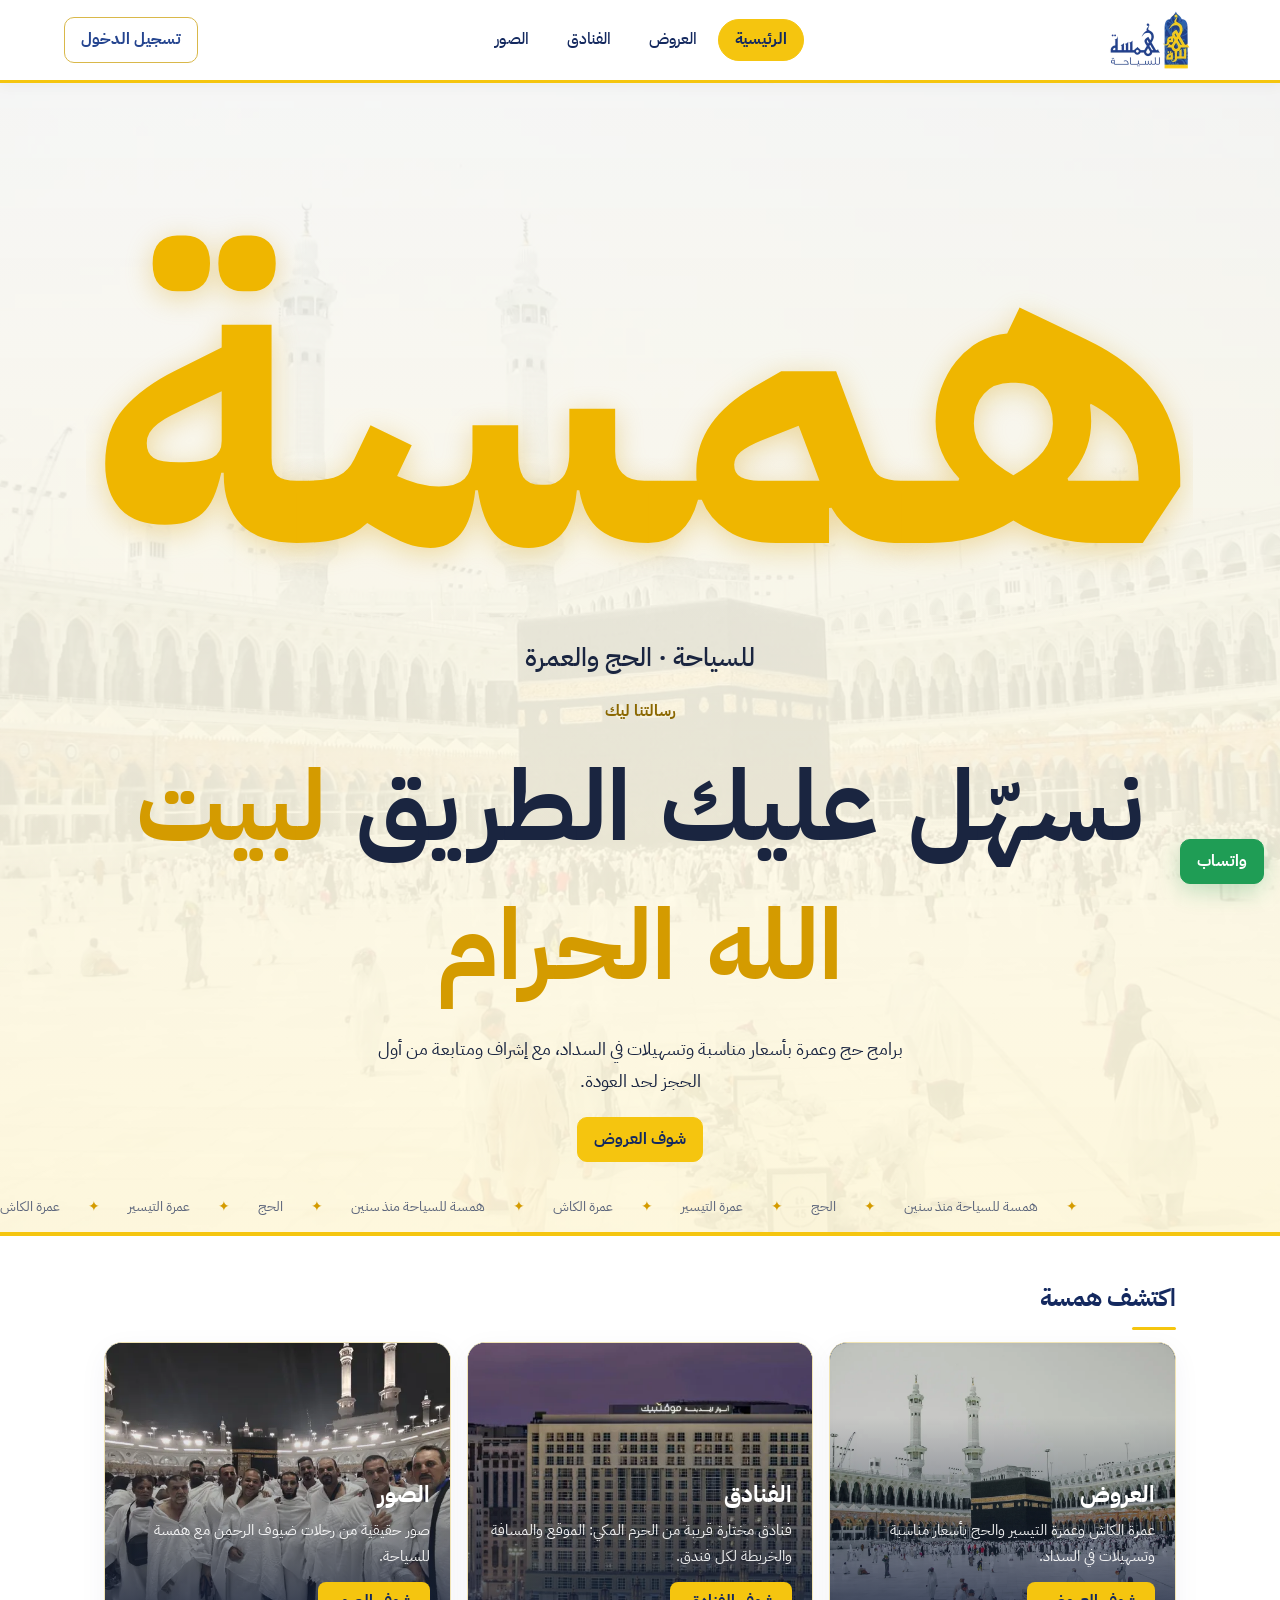
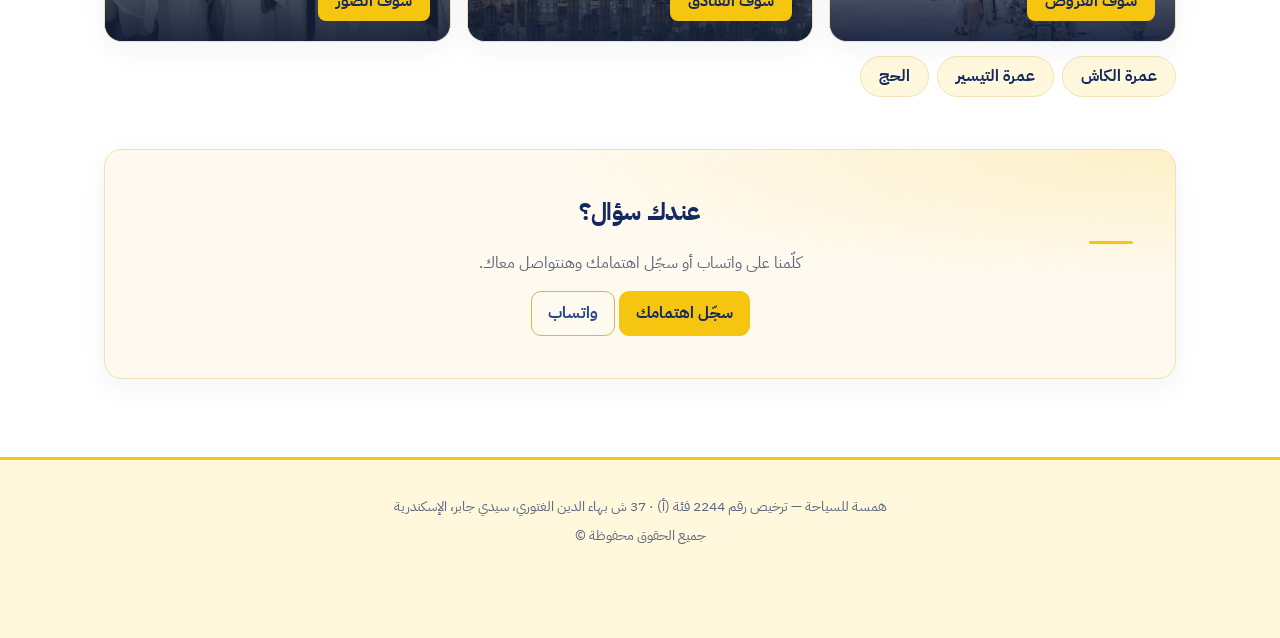
==== commit 64710537: "Add files via upload" ====
--- a/index.html
+++ b/index.html
@@ -14,7 +14,7 @@
 <link rel="stylesheet" href="style.css">
 </head>
 <body>
-<header><a href="index.html" aria-label="همسة للسياحة"><img src="images/logo-header.webp" width="164" height="120" alt="همسة للسياحة" style="height:60px;display:block;width:auto"></a>
+<header><a href="index.html" aria-label="همسة للسياحة"><img src="images/logo-header.webp" width="164" height="120" alt="همسة للسياحة" style="height:60px;display:block;width:auto" onerror="this.remove();this.parentNode.classList.add('logo-missing')"></a>
 <nav class="nv" aria-label="التنقل"><a href="index.html" aria-current="page">الرئيسية</a><a href="offers.html">العروض</a><a href="hotels.html">الفنادق</a><a href="gallery.html">الصور</a></nav>
 <span class="acts"><button id="adminBtn" type="button" hidden>لوحة التحكم</button> <button id="loginBtn" type="button">تسجيل الدخول</button></span></header>
 <div class="hero2" id="hero2"><div class="stage">
--- a/style.css
+++ b/style.css
@@ -269,6 +269,20 @@
 .ty .tp li:before{color:var(--gd)}
 .ty .am span{background:var(--y);color:var(--hd);border:0}
 .ty .pl{background:#fff}
+.ty .pl{position:relative;align-content:start;gap:8px;transition:transform .3s var(--ease),box-shadow .3s ease}
+.ty .pl:hover{transform:translateY(-3px);box-shadow:0 12px 28px #14295f18}
+.ty .plan-kicker{justify-self:center;border-radius:50px;padding:2px 12px;background:var(--tint);color:var(--gold);font-size:.78rem;font-weight:700}
+.ty .pl.annual{border-color:#e4cb77;background:linear-gradient(160deg,#fffdf5,#fff8df)}
+.ty .premium-plans{display:grid;grid-template-columns:1fr 1fr;gap:8px;margin-top:4px}
+.ty .premium{position:relative;overflow:hidden;display:grid;gap:3px;text-align:start;padding:10px 12px;border-radius:12px;color:#fff;box-shadow:0 5px 14px #14295f20}
+.ty .premium:after{content:"✦";position:absolute;inset-inline-end:10px;top:2px;font-size:2rem;opacity:.2}
+.ty .premium>span{font-size:.72rem;letter-spacing:.12em;font-weight:700}
+.ty .premium>b{font-size:1.25rem;line-height:1.3;color:inherit}
+.ty .premium b small{font-size:.68rem;font-weight:500;white-space:nowrap}
+.ty .premium em{font-size:.75rem;font-style:normal;opacity:.88}
+.ty .premium.gold{background:linear-gradient(135deg,#a86b16,#e6b843 58%,#8d560d)}
+.ty .premium.platinum{background:linear-gradient(135deg,#46536b,#aeb9cc 55%,#596579)}
+@media(max-width:420px){.ty .premium-plans{grid-template-columns:1fr}.ty .premium{padding:9px 12px}}
 .ty .sp li{background:#fff}
 .sw.on{color:#fff}
 .btn.wa,.wa{background:#1f9d55;border-color:#1f9d55;color:#fff}
@@ -411,3 +425,69 @@
 .hnote{font-size:.85rem;color:var(--mute);margin:0}
 .hfeat{display:flex;flex-wrap:wrap;gap:6px;margin:0;padding:0;list-style:none}
 .hfeat li{background:#fff;border:1px solid var(--line);border-radius:50px;padding:2px 12px;font-size:.88rem}
+
+/* ===== تحسينات الواجهة والأداء ===== */
+:root{--surface:#fff;--surface-soft:#fffaf0;--shadow-soft:0 8px 28px #14295f0d;--shadow-card:0 12px 30px #14295f14}
+html{scroll-behavior:smooth;scroll-padding-top:96px}
+body{font-feature-settings:"kern"}
+header{min-height:76px;padding-inline:clamp(16px,5vw,72px);box-shadow:0 2px 14px #14295f0c}
+header>a:first-child{min-width:132px;min-height:46px;justify-content:center}
+header>a:first-child:after{content:none}
+header>a:first-child.logo-missing:after{content:"همسة للسياحة";display:block;color:var(--hd);font-weight:700;font-size:1.1rem;white-space:nowrap}
+.ph{position:relative;isolation:isolate;overflow:hidden;padding:clamp(36px,6vw,68px) 5vw clamp(26px,4vw,42px);background:radial-gradient(ellipse at 50% -30%,#f5c50f38,transparent 58%),linear-gradient(180deg,#fff9e8,#fff 92%)}
+.ph:after{content:"";position:absolute;z-index:-1;width:220px;height:220px;border:1px solid #d49b0026;border-radius:50%;inset-inline-start:-90px;bottom:-145px;box-shadow:0 0 0 24px #d49b0008,0 0 0 48px #d49b0005}
+.ph h1{letter-spacing:-.025em}
+main{max-width:1200px;padding-block:clamp(22px,4vw,42px)}
+section{margin-top:clamp(30px,5vw,52px)}
+section h2{color:var(--hd);letter-spacing:-.02em}
+section h2:after{width:44px;height:3px}
+.filters{padding:12px;background:var(--surface-soft);border:1px solid var(--line);border-radius:14px;box-shadow:var(--shadow-soft)}
+.filters input,.filters select{min-width:150px;border-color:#ead89f;background:#fff}
+.tabs{gap:8px}
+.tabs button{border-radius:50px;padding-inline:18px}
+.grid{grid-template-columns:repeat(auto-fill,minmax(min(320px,100%),1fr));gap:18px}
+.fc,.hc,.hmc,.bn,.gi{box-shadow:var(--shadow-soft)}
+.fc{border-radius:18px;transition:transform .24s ease,box-shadow .24s ease,border-color .24s ease}
+.fh{height:auto;aspect-ratio:16/8;background:radial-gradient(circle at 50% 40%,#f5c50f3b,transparent 36%),linear-gradient(135deg,#14295f,#304c8e 55%,#1b326f)}
+.fh img{display:block;object-fit:cover}
+.fh.no-image{display:grid;place-items:center}
+.fh.no-image:before{content:"🕋";font-size:clamp(2.5rem,8vw,4rem);filter:drop-shadow(0 5px 12px #0004)}
+.fh .bd{bottom:10px;inset-inline-start:10px;border:1px solid #fff;background:#fff;color:var(--hd);box-shadow:0 4px 12px #0002}
+.fb{padding:24px 18px 18px}
+.fb h3{font-size:1.15rem;line-height:1.5}
+.fb ul{color:var(--mute)}
+.fb li{padding-block:3px}
+.fb .row{align-items:center;gap:8px;flex-wrap:wrap}
+.fb .row .bk{min-height:44px}
+.fb .row .o{min-width:44px;text-align:center}
+.ty{border-radius:20px;box-shadow:var(--shadow-card)}
+.ty .th{background:radial-gradient(ellipse at top right,#f5c50f24,transparent 50%),linear-gradient(115deg,#fffaf0,#fff);padding:clamp(18px,3vw,28px);border-bottom:1px solid var(--line)}
+.ty .tbd{padding:clamp(14px,3vw,24px)}
+.ty .plans{grid-template-columns:repeat(2,minmax(0,1fr));gap:16px}
+.ty .pl{border-radius:18px;padding:18px}
+.ty .pl>b{font-size:clamp(1.8rem,4vw,2.3rem)}
+.ty .am span{padding:8px 3px;border-radius:10px;font-variant-numeric:tabular-nums}
+.ty .premium{min-height:92px;align-content:center}
+.ty .premium.gold{background:linear-gradient(125deg,#80500d,#e6b843 52%,#9e671a)}
+.ty .premium.platinum{background:linear-gradient(125deg,#354155,#aeb9cc 52%,#68758a)}
+.hgrp{padding:16px;border:1px solid var(--line);border-radius:18px;background:linear-gradient(180deg,#fffdf8,#fff);box-shadow:var(--shadow-soft)}
+.hgh{margin-bottom:14px}
+.hc{border-radius:16px;transition:transform .24s ease,box-shadow .24s ease}
+.hph{border-bottom:1px solid #14295f0a}
+.hb2{padding:14px 16px 16px}
+.hrow{gap:8px}
+.hrow>*{border-radius:10px}
+.gg{gap:16px}
+.gi{border-radius:16px}
+.gi.no-image{display:grid;place-items:center;background:radial-gradient(circle at 50% 40%,#f5c50f3b,transparent 35%),linear-gradient(135deg,#14295f,#304c8e 55%,#1b326f)}
+.gi.no-image:before{content:"🕋";font-size:clamp(2.5rem,8vw,4rem);filter:drop-shadow(0 5px 12px #0005)}
+.cta2{position:relative;overflow:hidden;background:radial-gradient(ellipse at 100% 0,#f5c50f2e,transparent 42%),var(--surface-soft);box-shadow:var(--shadow-soft);padding:clamp(24px,5vw,42px)}
+footer{margin-top:36px;line-height:2}
+.wa{box-shadow:0 8px 22px #1f9d5540}
+button,.btn{border-radius:10px}
+button:focus-visible,input:focus-visible,select:focus-visible,textarea:focus-visible,.nv a:focus-visible{outline:3px solid #d49b00;outline-offset:3px}
+@media(hover:hover){.fc:hover,.hc:hover{transform:translateY(-4px);box-shadow:var(--shadow-card);border-color:#e3c96f}.hmc:hover{transform:translateY(-3px);box-shadow:var(--shadow-card)}}
+@media(max-width:760px){header{min-height:0;padding:8px 4vw}.ph{padding-inline:6vw}.filters{padding:9px}.filters input,.filters select{flex-basis:100%}.grid{gap:14px}.hgrp{padding:12px}}
+@media(max-width:520px){html{scroll-padding-top:82px}header>a:first-child{min-width:0}header>a:first-child:after{font-size:.96rem}.ty .plans{grid-template-columns:1fr}.ty .premium-plans{grid-template-columns:1fr 1fr}.ty .am{gap:5px}.ty .pl{padding:14px}.fb .row .bk{flex:1 1 100%}.wa{bottom:max(12px,env(safe-area-inset-bottom));inset-inline-start:max(12px,env(safe-area-inset-left))}}
+@media(max-width:360px){.ty .premium-plans{grid-template-columns:1fr}}
+@media(prefers-reduced-motion:reduce){html{scroll-behavior:auto}.fc,.hc,.hmc,.ty .pl{transition:none}}
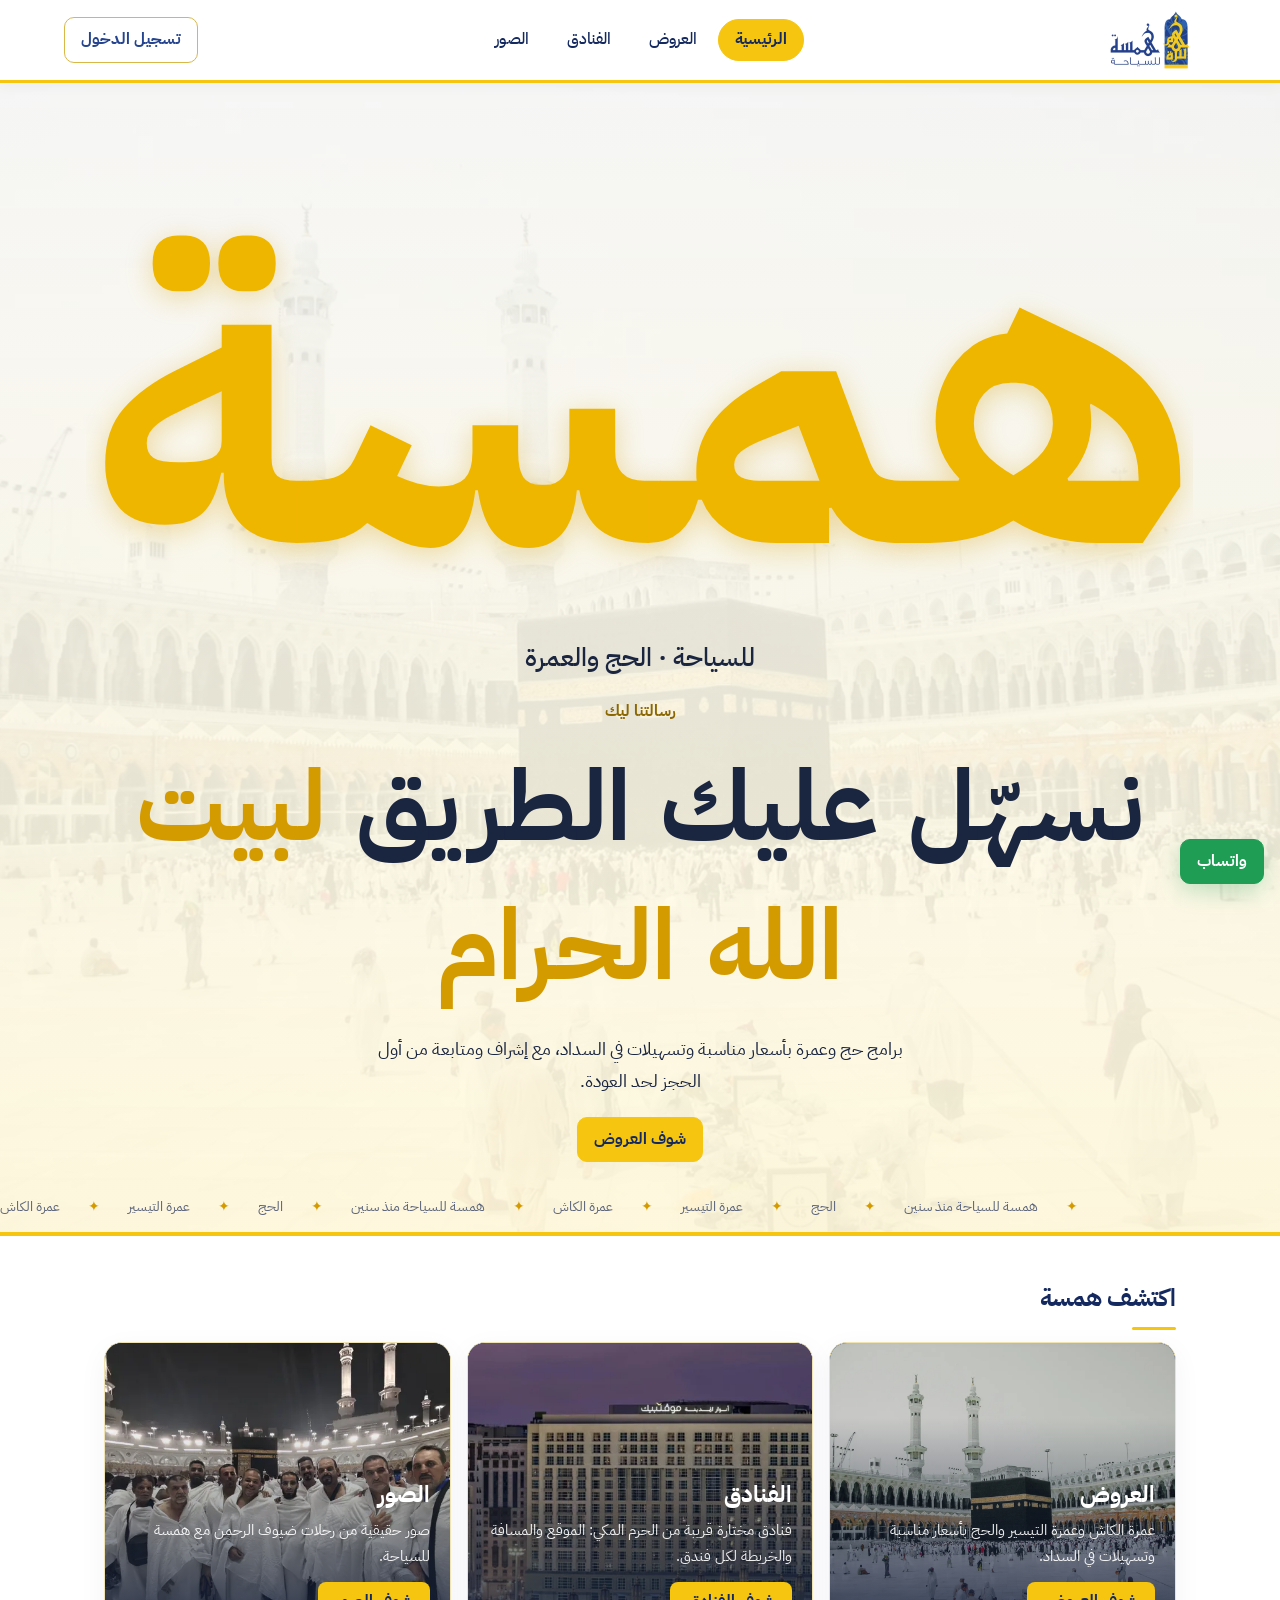
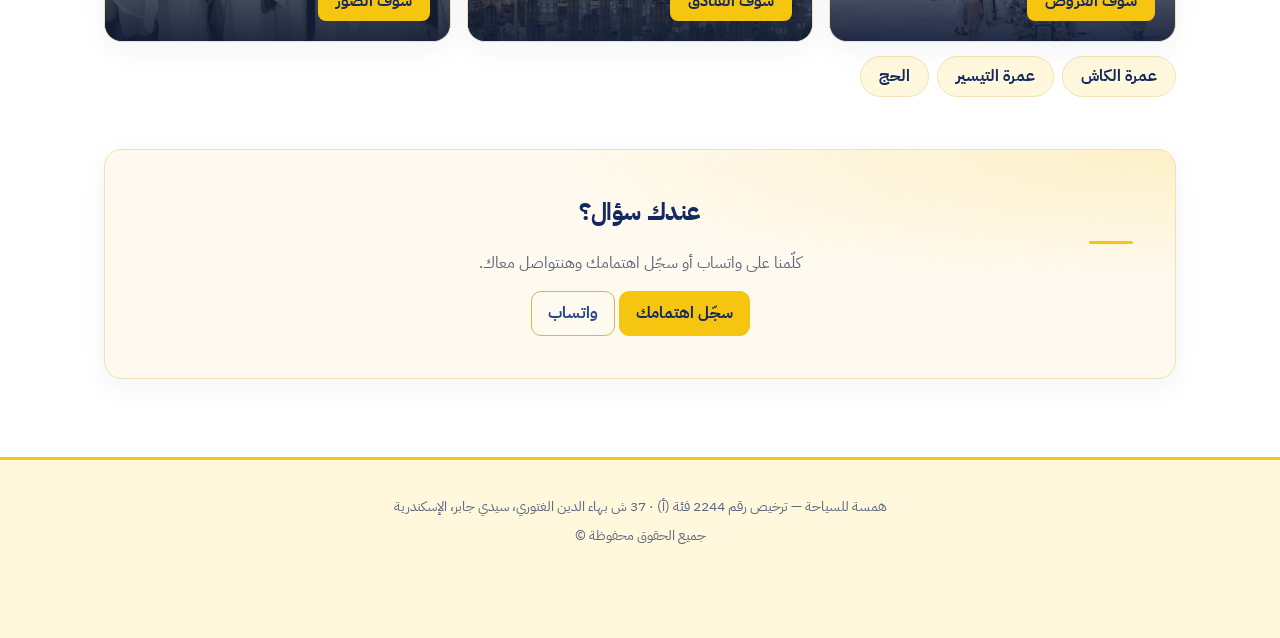
==== commit 1c8083e1: "Add files via upload" ====
--- a/index.html
+++ b/index.html
@@ -10,11 +10,12 @@
 <link rel="preconnect" href="https://fonts.googleapis.com">
 <link rel="preconnect" href="https://fonts.gstatic.com" crossorigin>
 <link rel="preconnect" href="https://script.google.com">
-<link href="https://fonts.googleapis.com/css2?family=IBM+Plex+Sans+Arabic:wght@400;500;700&display=swap" rel="stylesheet">
+<link rel="preload" as="style" href="https://fonts.googleapis.com/css2?family=IBM+Plex+Sans+Arabic:wght@400;700&display=swap" onload="this.onload=null;this.rel='stylesheet'"><noscript><link href="https://fonts.googleapis.com/css2?family=IBM+Plex+Sans+Arabic:wght@400;700&display=swap" rel="stylesheet"></noscript>
+<link rel="preload" as="image" href="images/kaaba-day.webp" fetchpriority="high">
 <link rel="stylesheet" href="style.css">
 </head>
 <body>
-<header><a href="index.html" aria-label="همسة للسياحة"><img src="images/logo-header.webp" width="164" height="120" alt="همسة للسياحة" style="height:60px;display:block;width:auto" onerror="this.remove();this.parentNode.classList.add('logo-missing')"></a>
+<header><a href="index.html" aria-label="همسة للسياحة"><img src="images/logo-header.webp" width="164" height="120" alt="همسة للسياحة" style="height:60px;display:block;width:auto" onerror="this.parentNode.classList.add('logo-missing');this.remove()"></a>
 <nav class="nv" aria-label="التنقل"><a href="index.html" aria-current="page">الرئيسية</a><a href="offers.html">العروض</a><a href="hotels.html">الفنادق</a><a href="gallery.html">الصور</a></nav>
 <span class="acts"><button id="adminBtn" type="button" hidden>لوحة التحكم</button> <button id="loginBtn" type="button">تسجيل الدخول</button></span></header>
 <div class="hero2" id="hero2"><div class="stage">
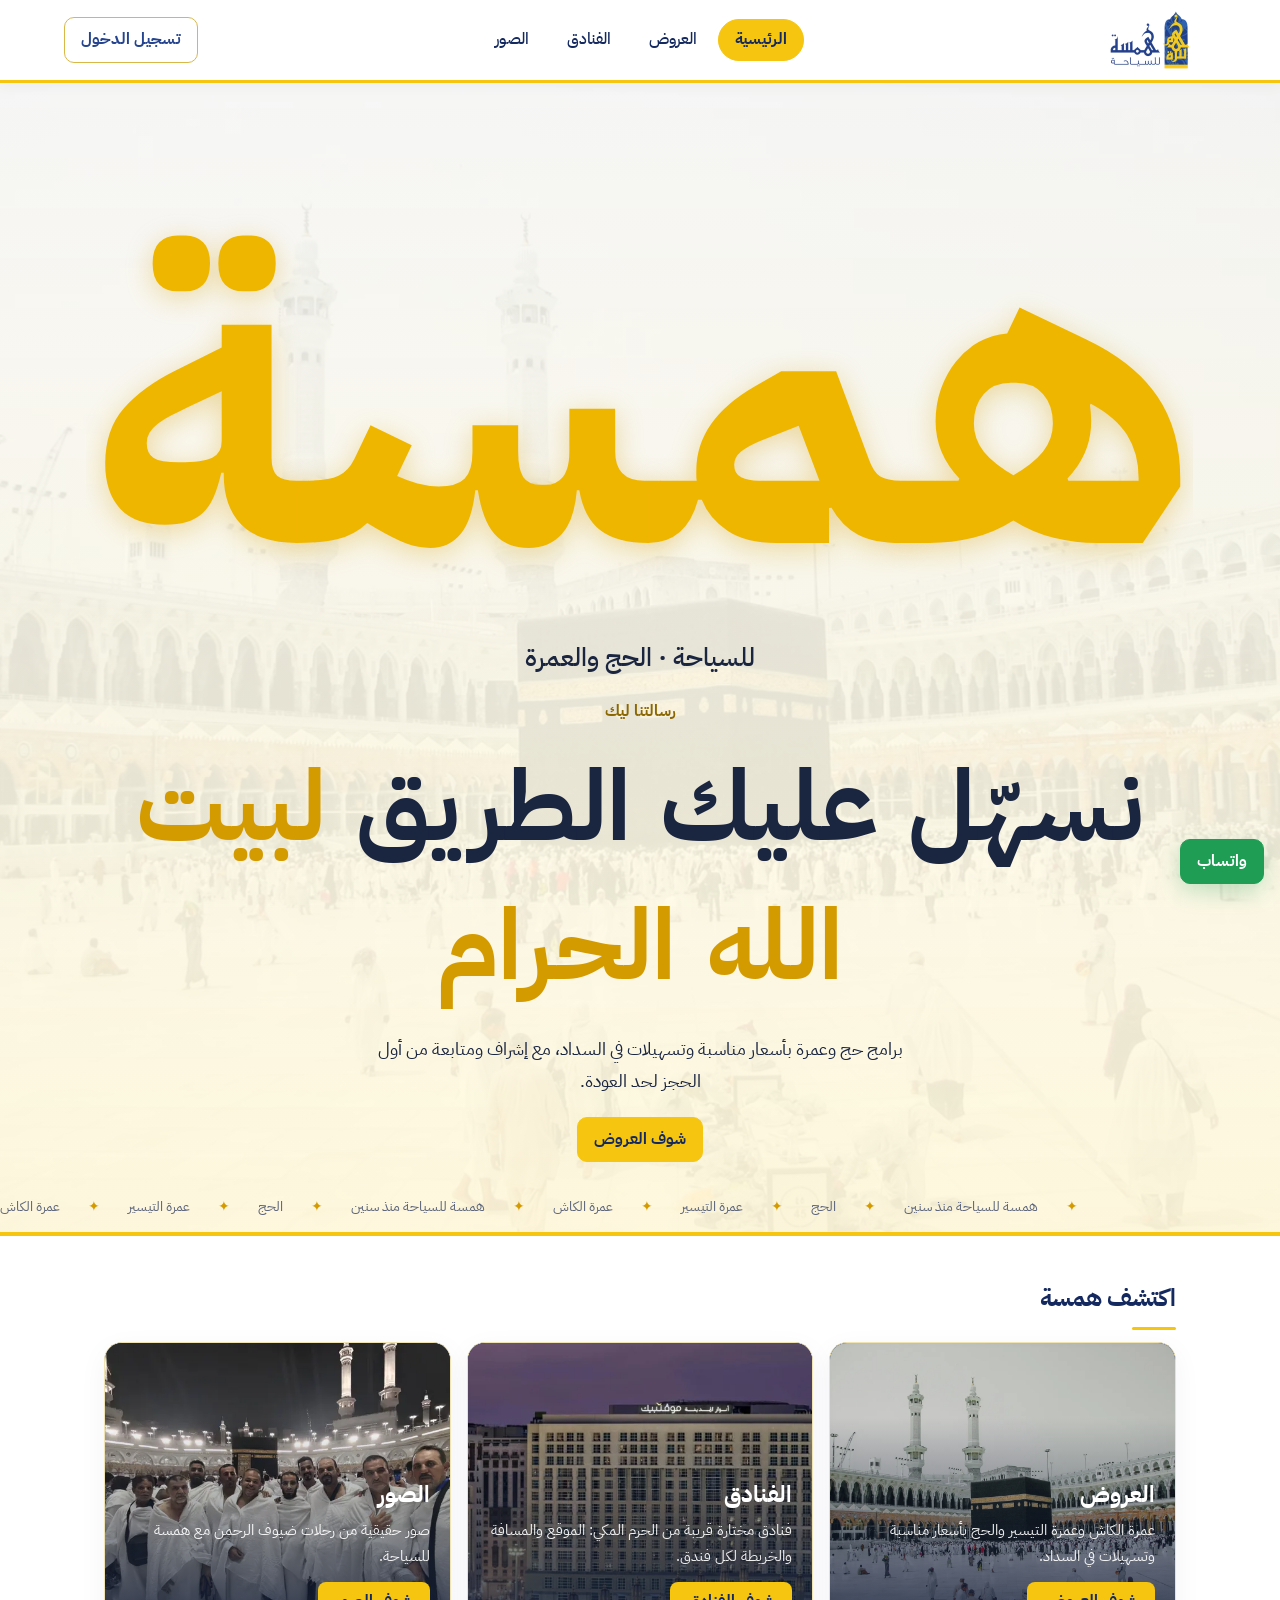
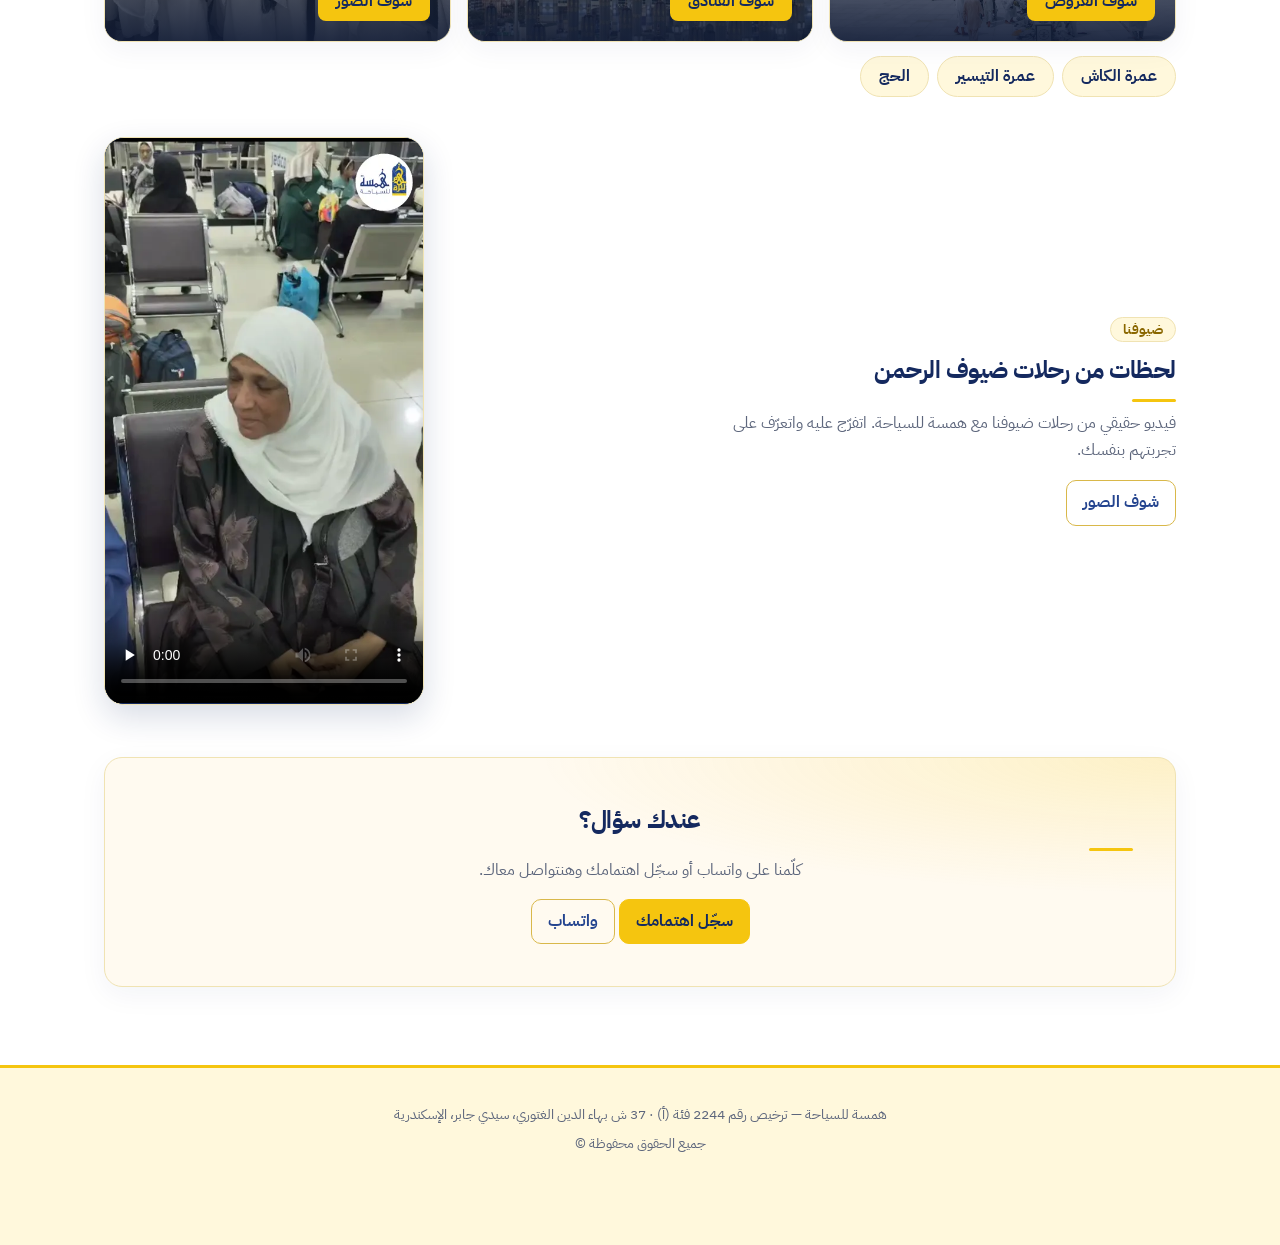
==== commit ed2f3a57: "Add files via upload" ====
--- a/index.html
+++ b/index.html
@@ -38,6 +38,8 @@
 <a class="hmc" href="gallery.html"><img src="images/gallery/umra-1-t.webp" alt="" loading="lazy" onerror="this.remove()"><div><h3>الصور</h3><p>صور حقيقية من رحلات ضيوف الرحمن مع همسة للسياحة.</p><span class="go">شوف الصور</span></div></a>
 </div>
 <div class="chips" aria-label="اختصار للأقسام"><a href="offers.html?cat=cash">عمرة الكاش</a><a href="offers.html?cat=tayseer">عمرة التيسير</a><a href="offers.html?cat=hajj">الحج</a></div></section>
+<section class="vd" aria-labelledby="vt"><div class="vd-t"><span class="vd-k">ضيوفنا</span><h2 id="vt">لحظات من رحلات ضيوف الرحمن</h2><p>فيديو حقيقي من رحلات ضيوفنا مع همسة للسياحة. اتفرّج عليه واتعرّف على تجربتهم بنفسك.</p><a class="btn o" href="gallery.html">شوف الصور</a></div>
+<div class="vd-f"><video controls playsinline preload="none" poster="images/guests-poster.webp" width="540" height="960" aria-label="فيديو من رحلات ضيوف الرحمن مع همسة للسياحة"><source src="images/guests.mp4" type="video/mp4"></video></div></section>
 <section class="cta2"><h2>عندك سؤال؟</h2><p>كلّمنا على واتساب أو سجّل اهتمامك وهنتواصل معاك.</p><a class="btn" href="offers.html#contact">سجّل اهتمامك</a> <a class="btn o" id="wa2" target="_blank" rel="noopener">واتساب</a></section>
 </main>
 <footer>همسة للسياحة — ترخيص رقم 2244 فئة (أ) · 37 ش بهاء الدين الغتوري، سيدي جابر، الإسكندرية<br>جميع الحقوق محفوظة ©</footer>
--- a/style.css
+++ b/style.css
@@ -408,7 +408,7 @@
 .hrow>*{flex:1;text-align:center;padding:6px 10px;min-height:40px;display:inline-flex;align-items:center;justify-content:center}
 .hb2 .hrow .btn{margin-top:0}
 #hdlg{width:min(740px,96vw);padding:0;overflow:auto;max-height:94vh;max-height:94dvh}
-#hdlg .hx{position:absolute;top:10px;inset-inline-start:10px;z-index:2;width:42px;height:42px;min-height:42px;border-radius:50%;padding:0;background:#fff;border-color:var(--line);color:var(--hd)}
+#hdlg .hx{position:absolute;top:10px;inset-inline-end:10px;z-index:2;width:42px;height:42px;min-height:42px;border-radius:50%;padding:0;background:#fff;border-color:var(--line);color:var(--hd)}
 .hdh{position:relative;aspect-ratio:16/8;background:linear-gradient(135deg,#fff1c2,#fffaf0);display:grid;place-items:center}
 .hdh img{position:absolute;inset:0;width:100%;height:100%;object-fit:cover}
 .hdh.no{aspect-ratio:16/4}
@@ -491,3 +491,17 @@
 @media(max-width:520px){html{scroll-padding-top:82px}header>a:first-child{min-width:0}header>a:first-child:after{font-size:.96rem}.ty .plans{grid-template-columns:1fr}.ty .premium-plans{grid-template-columns:1fr 1fr}.ty .am{gap:5px}.ty .pl{padding:14px}.fb .row .bk{flex:1 1 100%}.wa{bottom:max(12px,env(safe-area-inset-bottom));inset-inline-start:max(12px,env(safe-area-inset-left))}}
 @media(max-width:360px){.ty .premium-plans{grid-template-columns:1fr}}
 @media(prefers-reduced-motion:reduce){html{scroll-behavior:auto}.fc,.hc,.hmc,.ty .pl{transition:none}}
+/* زر الواتساب العائم يختفي لما تكون نافذة مفتوحة */
+body:has(dialog[open]) .wa{display:none}
+.hdh>svg{width:56px;height:56px;color:var(--gd);opacity:.7}
+/* أزرار إجراءات العرض في لوحة التحكم تلف على سطر تاني بدل ما تخرج برّه الشاشة */
+td.ac{white-space:normal;min-width:118px}td.ac button{margin:2px 0;padding:6px 12px}
+/* جدول الزوار: الإيميل الطويل يلف بدل ما يزق الأزرار برّه الشاشة */
+#aview td[dir=ltr]{word-break:break-all;min-width:0;max-width:150px}
+/* قسم فيديو الضيوف في الرئيسية */
+.vd{display:grid;grid-template-columns:1fr minmax(240px,320px);gap:32px;align-items:center;margin:40px 0}
+.vd-k{display:inline-block;background:var(--tint);color:var(--gold);border:1px solid var(--line);border-radius:50px;padding:0 12px;font-size:.85rem;font-weight:700;margin-bottom:8px}
+.vd-t h2{margin:0 0 8px}.vd-t p{color:var(--mute);margin:0 0 16px;max-width:46ch}
+.vd-f{justify-self:center;width:100%;max-width:320px;border-radius:20px;overflow:hidden;background:#14295f;border:1px solid var(--line);box-shadow:0 12px 32px #14295f2a}
+.vd-f video{display:block;width:100%;height:auto;aspect-ratio:9/16;background:#14295f}
+@media(max-width:760px){.vd{grid-template-columns:1fr;gap:18px;text-align:center;margin:28px 0}.vd-t p{margin-inline:auto}.vd-f{max-width:300px}}
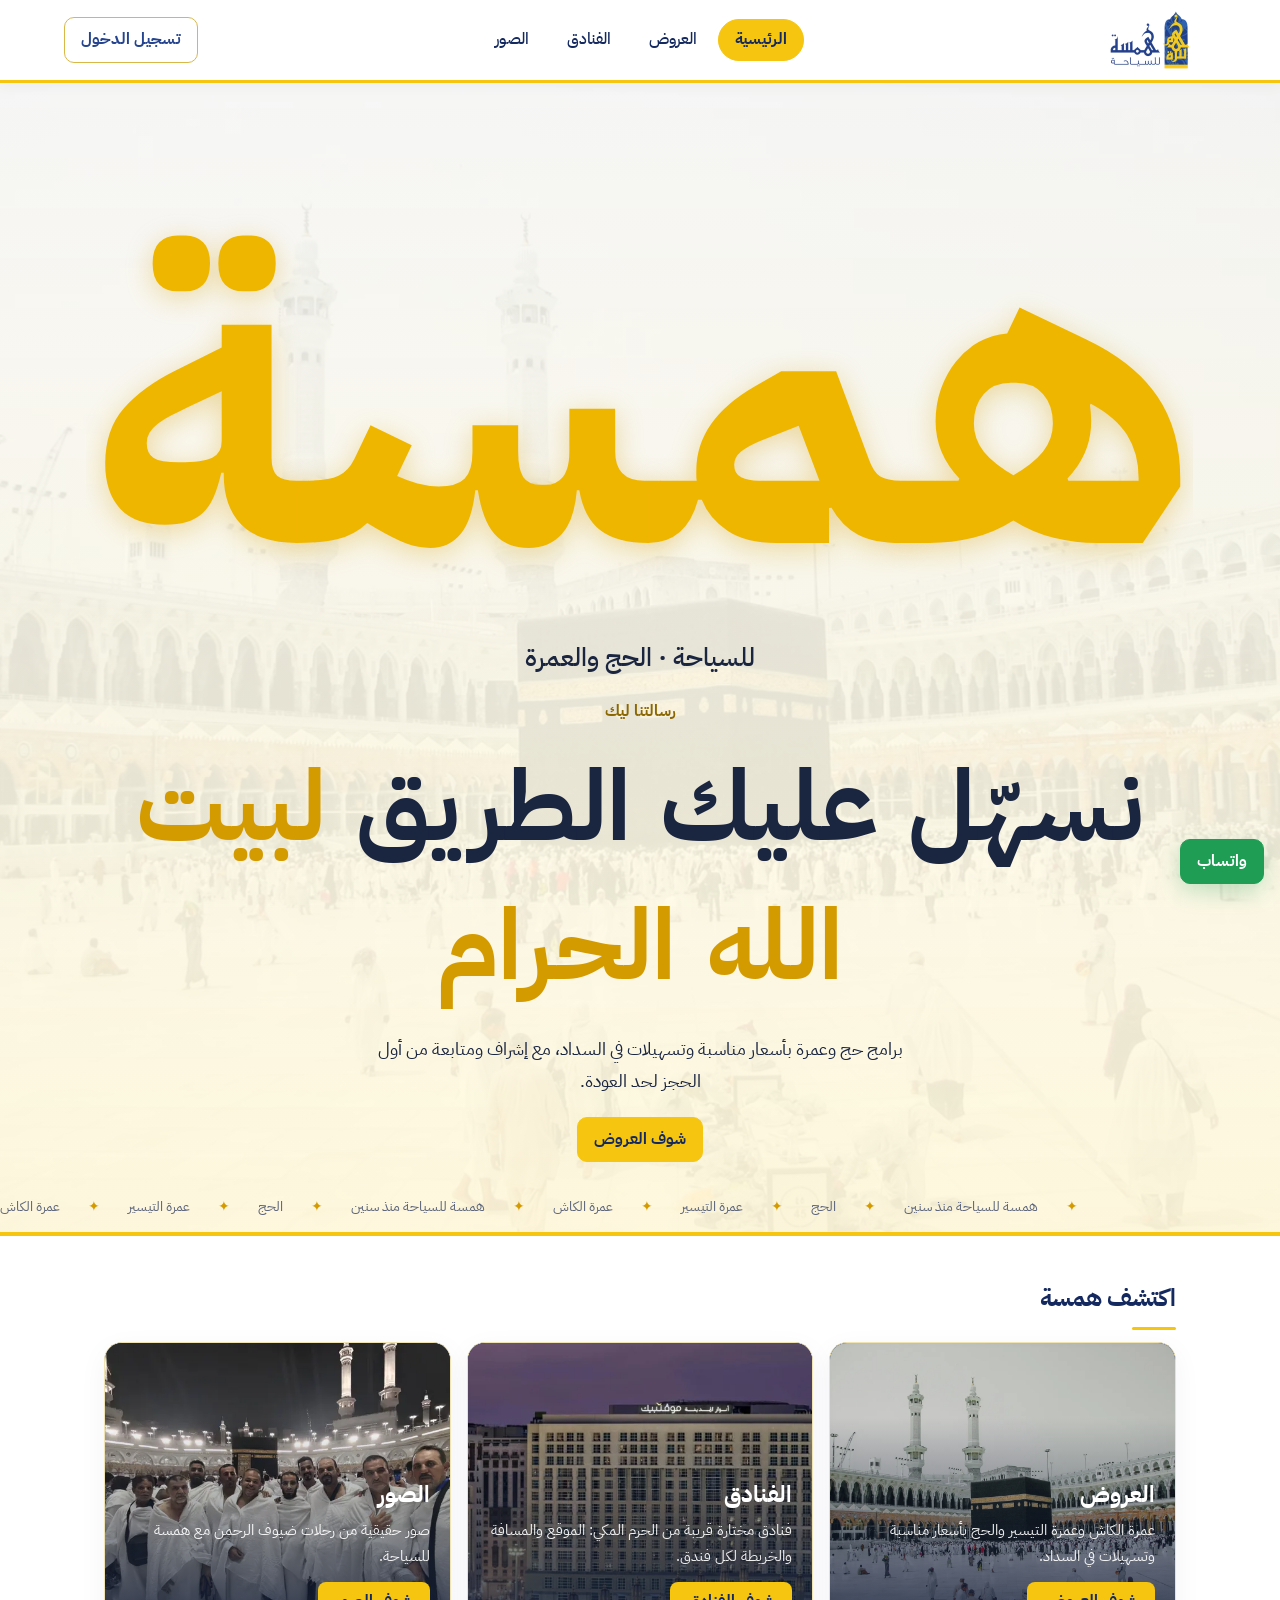
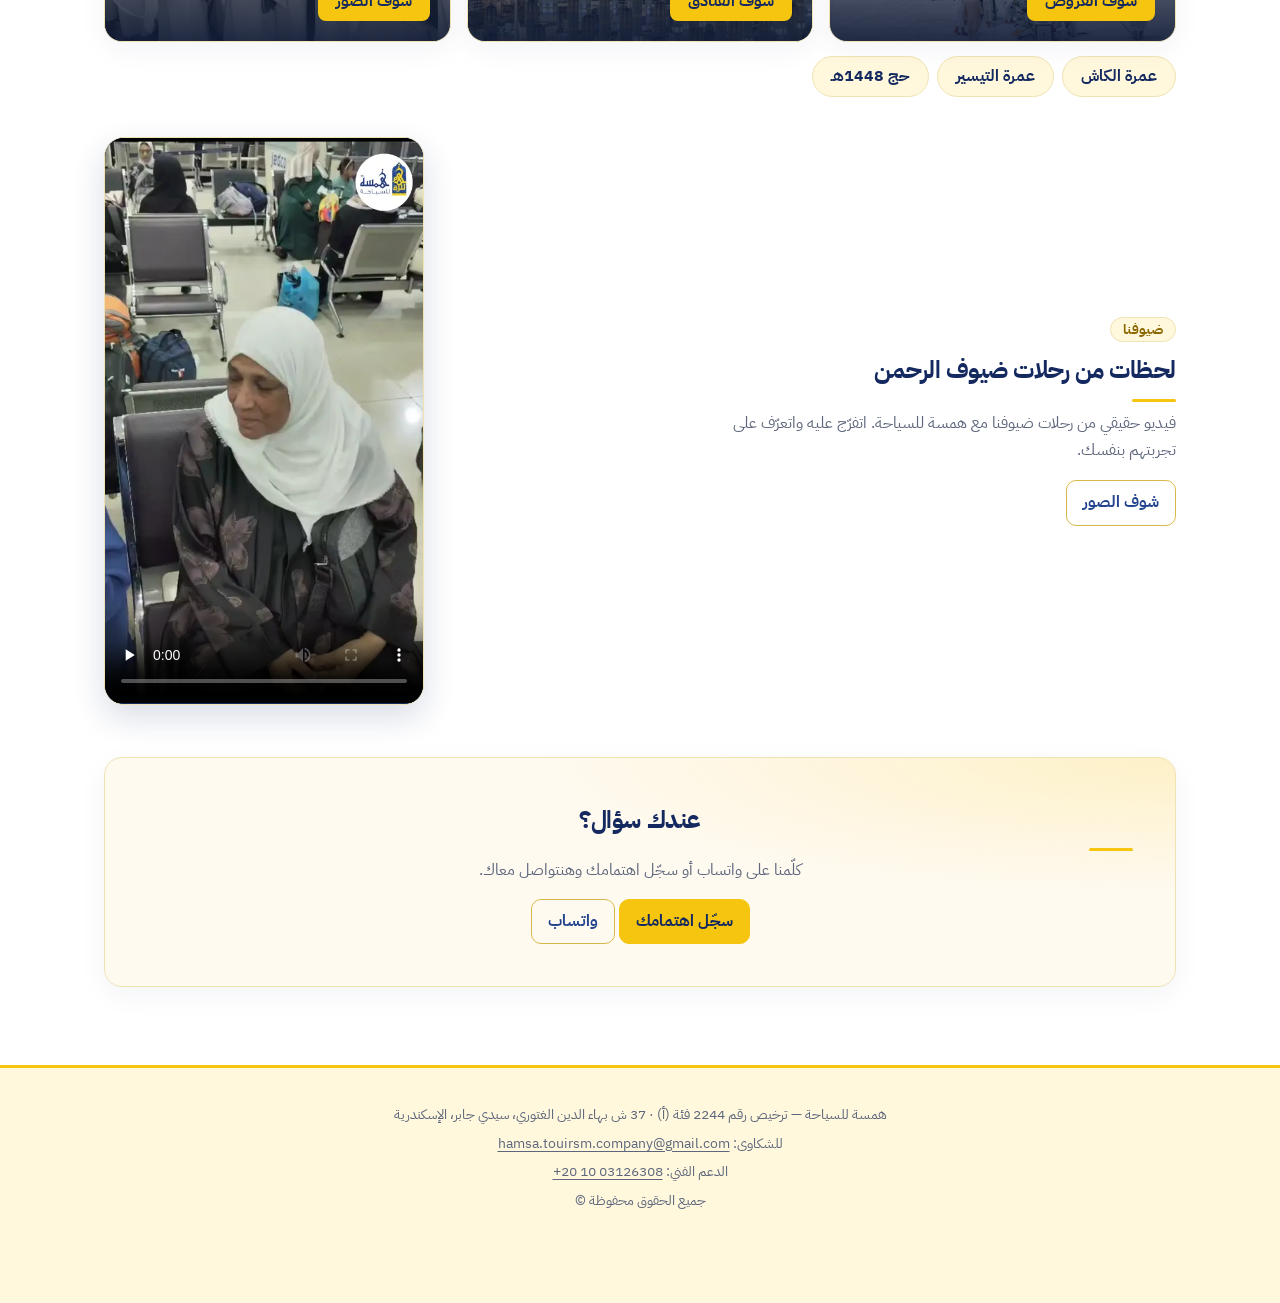
==== commit 18d29d0c: "Add files via upload" ====
--- a/index.html
+++ b/index.html
@@ -37,12 +37,12 @@
 <a class="hmc" href="hotels.html"><img src="images/hotels/movenpick.webp" alt="" loading="lazy" onerror="this.remove()"><div><h3>الفنادق</h3><p>فنادق مختارة قريبة من الحرم المكي: الموقع والمسافة والخريطة لكل فندق.</p><span class="go">شوف الفنادق</span></div></a>
 <a class="hmc" href="gallery.html"><img src="images/gallery/umra-1-t.webp" alt="" loading="lazy" onerror="this.remove()"><div><h3>الصور</h3><p>صور حقيقية من رحلات ضيوف الرحمن مع همسة للسياحة.</p><span class="go">شوف الصور</span></div></a>
 </div>
-<div class="chips" aria-label="اختصار للأقسام"><a href="offers.html?cat=cash">عمرة الكاش</a><a href="offers.html?cat=tayseer">عمرة التيسير</a><a href="offers.html?cat=hajj">الحج</a></div></section>
+<div class="chips" aria-label="اختصار للأقسام"><a href="offers.html?cat=cash">عمرة الكاش</a><a href="offers.html?cat=tayseer">عمرة التيسير</a><a href="offers.html?cat=hajj">حج 1448هـ</a></div></section>
 <section class="vd" aria-labelledby="vt"><div class="vd-t"><span class="vd-k">ضيوفنا</span><h2 id="vt">لحظات من رحلات ضيوف الرحمن</h2><p>فيديو حقيقي من رحلات ضيوفنا مع همسة للسياحة. اتفرّج عليه واتعرّف على تجربتهم بنفسك.</p><a class="btn o" href="gallery.html">شوف الصور</a></div>
 <div class="vd-f"><video controls playsinline preload="none" poster="images/guests-poster.webp" width="540" height="960" aria-label="فيديو من رحلات ضيوف الرحمن مع همسة للسياحة"><source src="images/guests.mp4" type="video/mp4"></video></div></section>
 <section class="cta2"><h2>عندك سؤال؟</h2><p>كلّمنا على واتساب أو سجّل اهتمامك وهنتواصل معاك.</p><a class="btn" href="offers.html#contact">سجّل اهتمامك</a> <a class="btn o" id="wa2" target="_blank" rel="noopener">واتساب</a></section>
 </main>
-<footer>همسة للسياحة — ترخيص رقم 2244 فئة (أ) · 37 ش بهاء الدين الغتوري، سيدي جابر، الإسكندرية<br>جميع الحقوق محفوظة ©</footer>
+<footer>همسة للسياحة — ترخيص رقم 2244 فئة (أ) · 37 ش بهاء الدين الغتوري، سيدي جابر، الإسكندرية<br>للشكاوى: <a href="mailto:hamsa.touirsm.company@gmail.com">hamsa.touirsm.company@gmail.com</a><br>الدعم الفني: <a href="tel:+201003126308" dir="ltr">+20 10 03126308</a><br>جميع الحقوق محفوظة ©</footer>
 <a class="btn wa" id="wa" target="_blank" rel="noopener">واتساب</a>
 <script src="common.js"></script>
 <script>$('#wa2').href=$('#wa').href;ui();</script>
--- a/style.css
+++ b/style.css
@@ -505,3 +505,26 @@
 .vd-f{justify-self:center;width:100%;max-width:320px;border-radius:20px;overflow:hidden;background:#14295f;border:1px solid var(--line);box-shadow:0 12px 32px #14295f2a}
 .vd-f video{display:block;width:100%;height:auto;aspect-ratio:9/16;background:#14295f}
 @media(max-width:760px){.vd{grid-template-columns:1fr;gap:18px;text-align:center;margin:28px 0}.vd-t p{margin-inline:auto}.vd-f{max-width:300px}}
+/* عمرة التيسير: كارتين متساويين + صف الفئات المميزة تحتهم */
+.ty .pmx{display:grid;gap:10px}
+.ty .pm-h{display:flex;align-items:center;gap:10px;font-weight:700;color:var(--g);font-size:.95rem}
+.ty .pm-h:before,.ty .pm-h:after{content:"";flex:1;height:1px;background:var(--line)}
+.ty .pmx .premium-plans{margin-top:0;grid-template-columns:1fr 1fr;gap:12px}
+@media(max-width:420px){.ty .pmx .premium-plans{grid-template-columns:1fr}}
+footer a{color:inherit;text-decoration:underline;text-underline-offset:3px;overflow-wrap:anywhere}footer a[href^=tel]{white-space:nowrap;unicode-bidi:isolate}footer a:focus-visible{outline:3px solid var(--gold);outline-offset:2px;border-radius:4px}
+/* لوحة معلومات الحج المشتركة */
+.hj{background:linear-gradient(135deg,#e3ebfa,#fff8d6);border:1px solid var(--line);border-radius:16px;padding:16px;margin-bottom:16px;color:#101b36}
+.hj .hh{background:var(--hd);color:#fff;border-radius:12px;border-bottom:3px solid var(--y);padding:18px 20px}
+.hj .hs{display:inline-block;background:var(--y);color:var(--hd);font-weight:700;border-radius:50px;padding:2px 14px;font-size:.9rem;margin-bottom:8px}
+.hj h3{margin:0 0 4px;font-size:1.35rem}.hj .hh p{margin:0;opacity:.92;font-size:.95rem}
+.hj .hb{display:grid;gap:12px;margin-top:14px}
+.hj h4{margin:0 0 8px;color:var(--hd);font-size:1.05rem}
+.hj .inc{background:#fff;border:1px solid var(--line);border-radius:12px;padding:12px 16px}
+.hj ol{margin:0;padding-inline-start:22px;display:grid;gap:6px;font-size:.93rem}
+.hj details{background:#fff;border:1px solid var(--line);border-radius:12px;padding:0 16px;align-self:start}
+.hj summary{cursor:pointer;font-weight:700;color:var(--hd);min-height:46px;display:flex;align-items:center}
+.hj details[open] summary{border-bottom:1px dashed var(--line);margin-bottom:10px}
+.hj details ol{padding-bottom:14px}
+.hj .nt{margin:0;border:2px dashed var(--y);border-radius:12px;padding:10px 14px;font-weight:700;background:#fff}
+@media(min-width:760px){.hj .hb{grid-template-columns:1fr 1fr}.hj .inc,.hj .nt{grid-column:1/-1}}
+
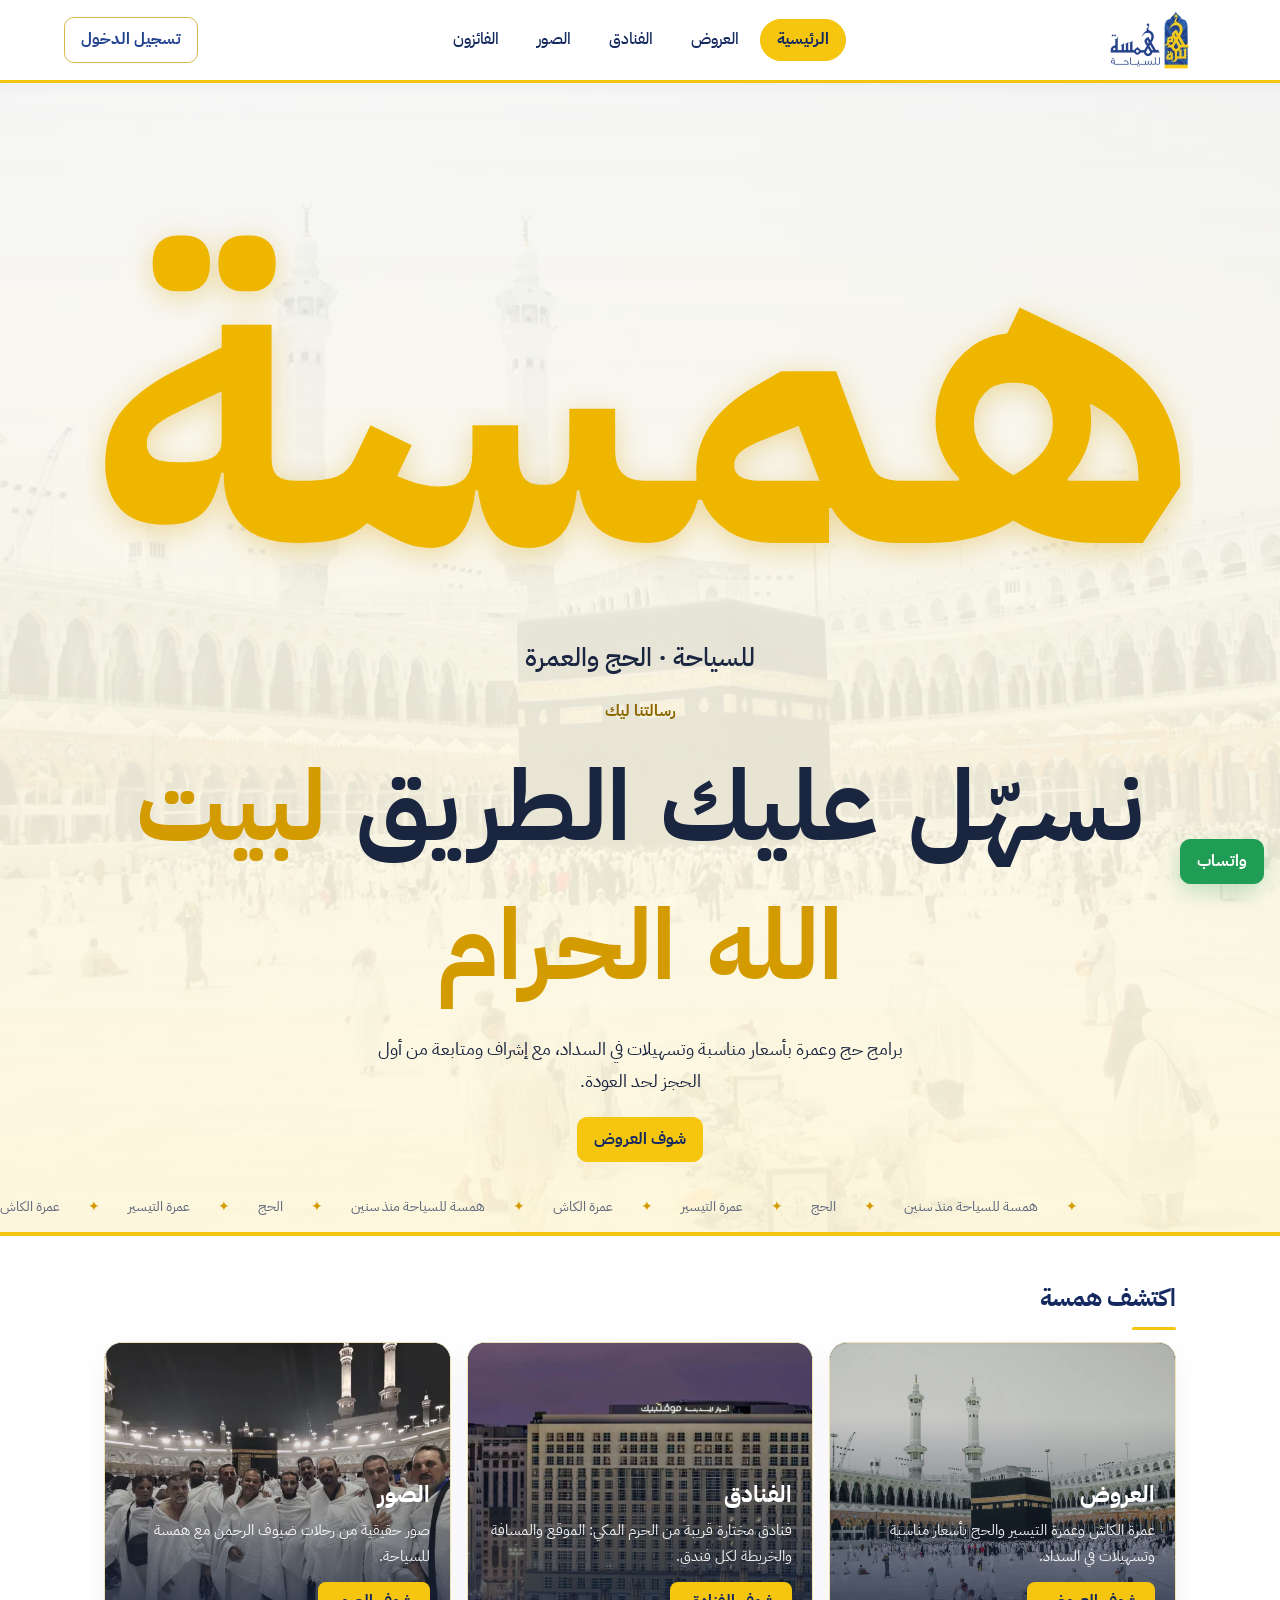
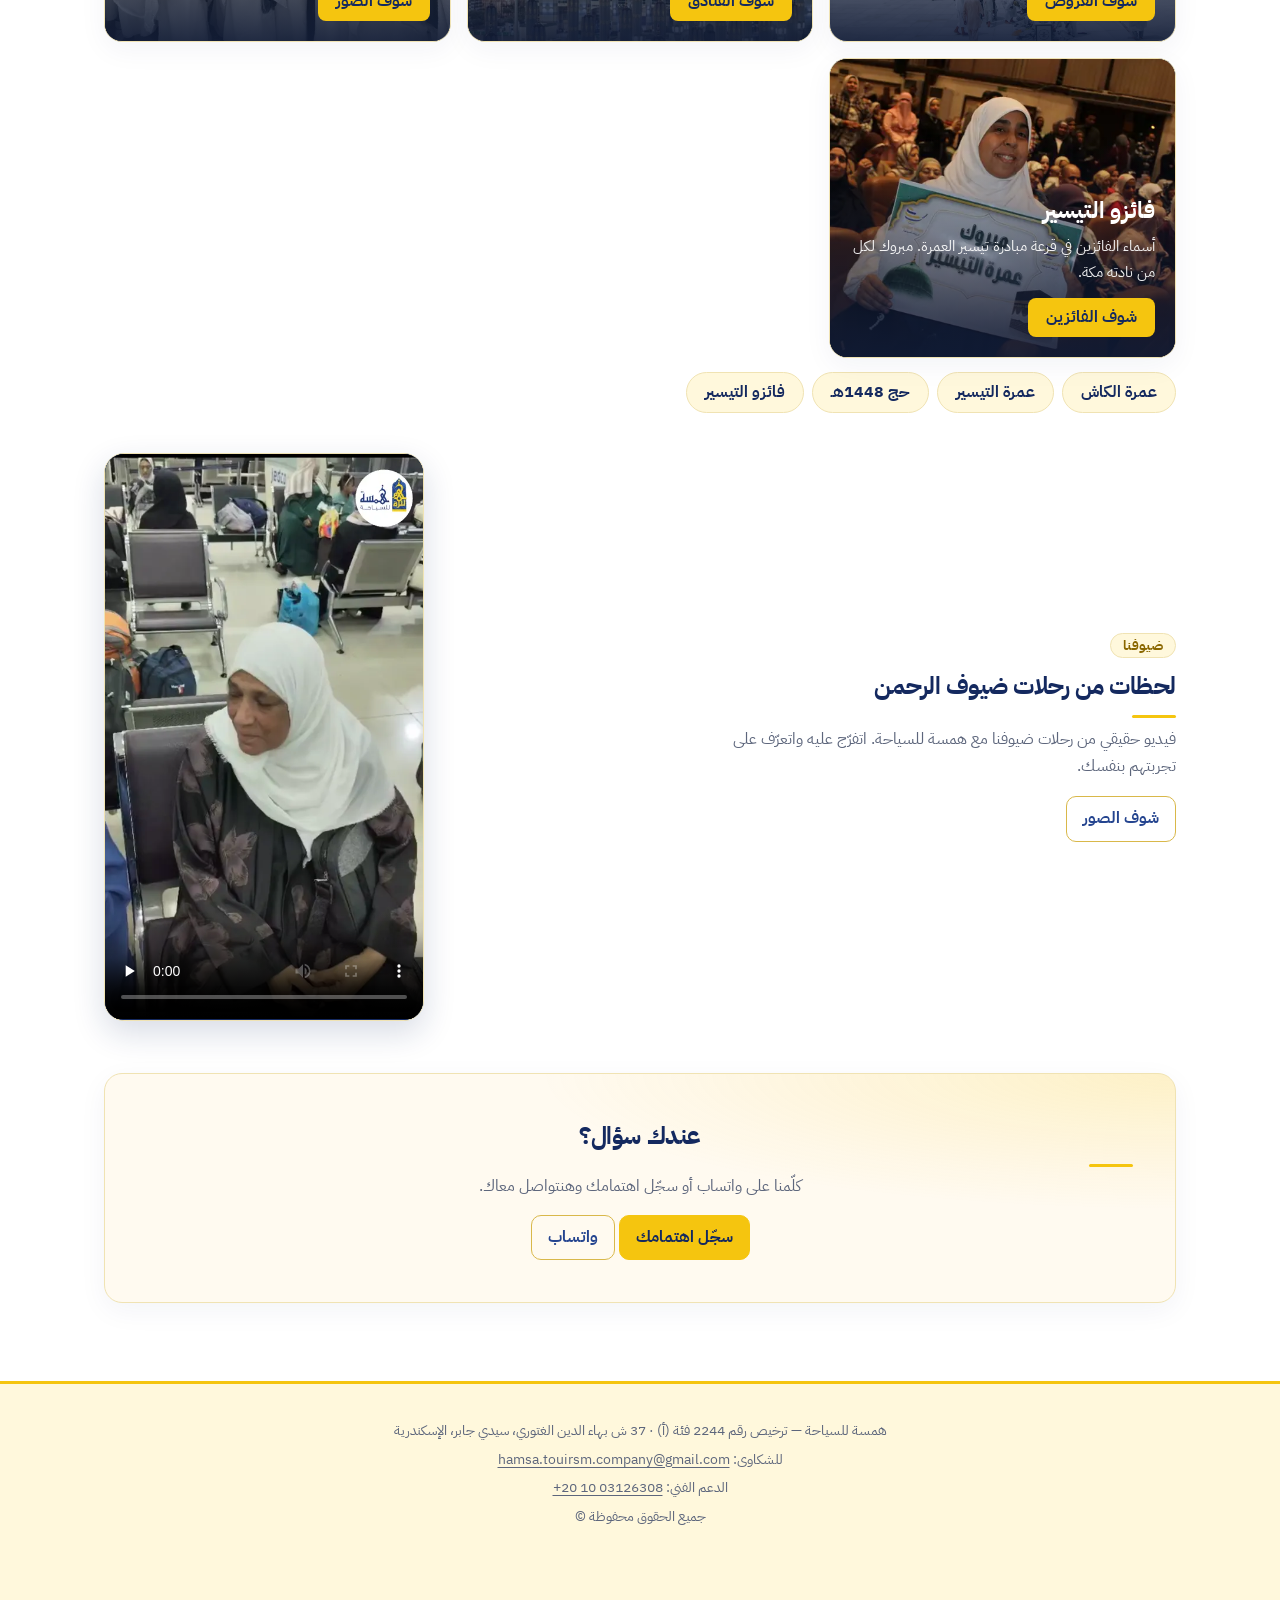
==== commit 630fa363: "Add files via upload" ====
--- a/index.html
+++ b/index.html
@@ -16,7 +16,7 @@
 </head>
 <body>
 <header><a href="index.html" aria-label="همسة للسياحة"><img src="images/logo-header.webp" width="164" height="120" alt="همسة للسياحة" style="height:60px;display:block;width:auto" onerror="this.parentNode.classList.add('logo-missing');this.remove()"></a>
-<nav class="nv" aria-label="التنقل"><a href="index.html" aria-current="page">الرئيسية</a><a href="offers.html">العروض</a><a href="hotels.html">الفنادق</a><a href="gallery.html">الصور</a></nav>
+<nav class="nv" aria-label="التنقل"><a href="index.html" aria-current="page">الرئيسية</a><a href="offers.html">العروض</a><a href="hotels.html">الفنادق</a><a href="gallery.html">الصور</a><a href="winners.html">الفائزون</a></nav>
 <span class="acts"><button id="adminBtn" type="button" hidden>لوحة التحكم</button> <button id="loginBtn" type="button">تسجيل الدخول</button></span></header>
 <div class="hero2" id="hero2"><div class="stage">
 <div class="bgm"><video muted loop playsinline preload="none" poster="images/kaaba-day.webp" data-src="images/hero.mp4" aria-hidden="true"></video></div><div class="shade"></div>
@@ -36,8 +36,9 @@
 <a class="hmc" href="offers.html"><img src="images/kaaba-day.webp" alt="" loading="lazy" onerror="this.remove()"><div><h3>العروض</h3><p>عمرة الكاش وعمرة التيسير والحج بأسعار مناسبة وتسهيلات في السداد.</p><span class="go">شوف العروض</span></div></a>
 <a class="hmc" href="hotels.html"><img src="images/hotels/movenpick.webp" alt="" loading="lazy" onerror="this.remove()"><div><h3>الفنادق</h3><p>فنادق مختارة قريبة من الحرم المكي: الموقع والمسافة والخريطة لكل فندق.</p><span class="go">شوف الفنادق</span></div></a>
 <a class="hmc" href="gallery.html"><img src="images/gallery/umra-1-t.webp" alt="" loading="lazy" onerror="this.remove()"><div><h3>الصور</h3><p>صور حقيقية من رحلات ضيوف الرحمن مع همسة للسياحة.</p><span class="go">شوف الصور</span></div></a>
+<a class="hmc" href="winners.html"><img src="images/gallery/qora-1-t.webp" alt="" loading="lazy" onerror="this.remove()"><div><h3>فائزو التيسير</h3><p>أسماء الفائزين في قرعة مبادرة تيسير العمرة. مبروك لكل من نادته مكة.</p><span class="go">شوف الفائزين</span></div></a>
 </div>
-<div class="chips" aria-label="اختصار للأقسام"><a href="offers.html?cat=cash">عمرة الكاش</a><a href="offers.html?cat=tayseer">عمرة التيسير</a><a href="offers.html?cat=hajj">حج 1448هـ</a></div></section>
+<div class="chips" aria-label="اختصار للأقسام"><a href="offers.html?cat=cash">عمرة الكاش</a><a href="offers.html?cat=tayseer">عمرة التيسير</a><a href="offers.html?cat=hajj">حج 1448هـ</a><a href="winners.html">فائزو التيسير</a></div></section>
 <section class="vd" aria-labelledby="vt"><div class="vd-t"><span class="vd-k">ضيوفنا</span><h2 id="vt">لحظات من رحلات ضيوف الرحمن</h2><p>فيديو حقيقي من رحلات ضيوفنا مع همسة للسياحة. اتفرّج عليه واتعرّف على تجربتهم بنفسك.</p><a class="btn o" href="gallery.html">شوف الصور</a></div>
 <div class="vd-f"><video controls playsinline preload="none" poster="images/guests-poster.webp" width="540" height="960" aria-label="فيديو من رحلات ضيوف الرحمن مع همسة للسياحة"><source src="images/guests.mp4" type="video/mp4"></video></div></section>
 <section class="cta2"><h2>عندك سؤال؟</h2><p>كلّمنا على واتساب أو سجّل اهتمامك وهنتواصل معاك.</p><a class="btn" href="offers.html#contact">سجّل اهتمامك</a> <a class="btn o" id="wa2" target="_blank" rel="noopener">واتساب</a></section>
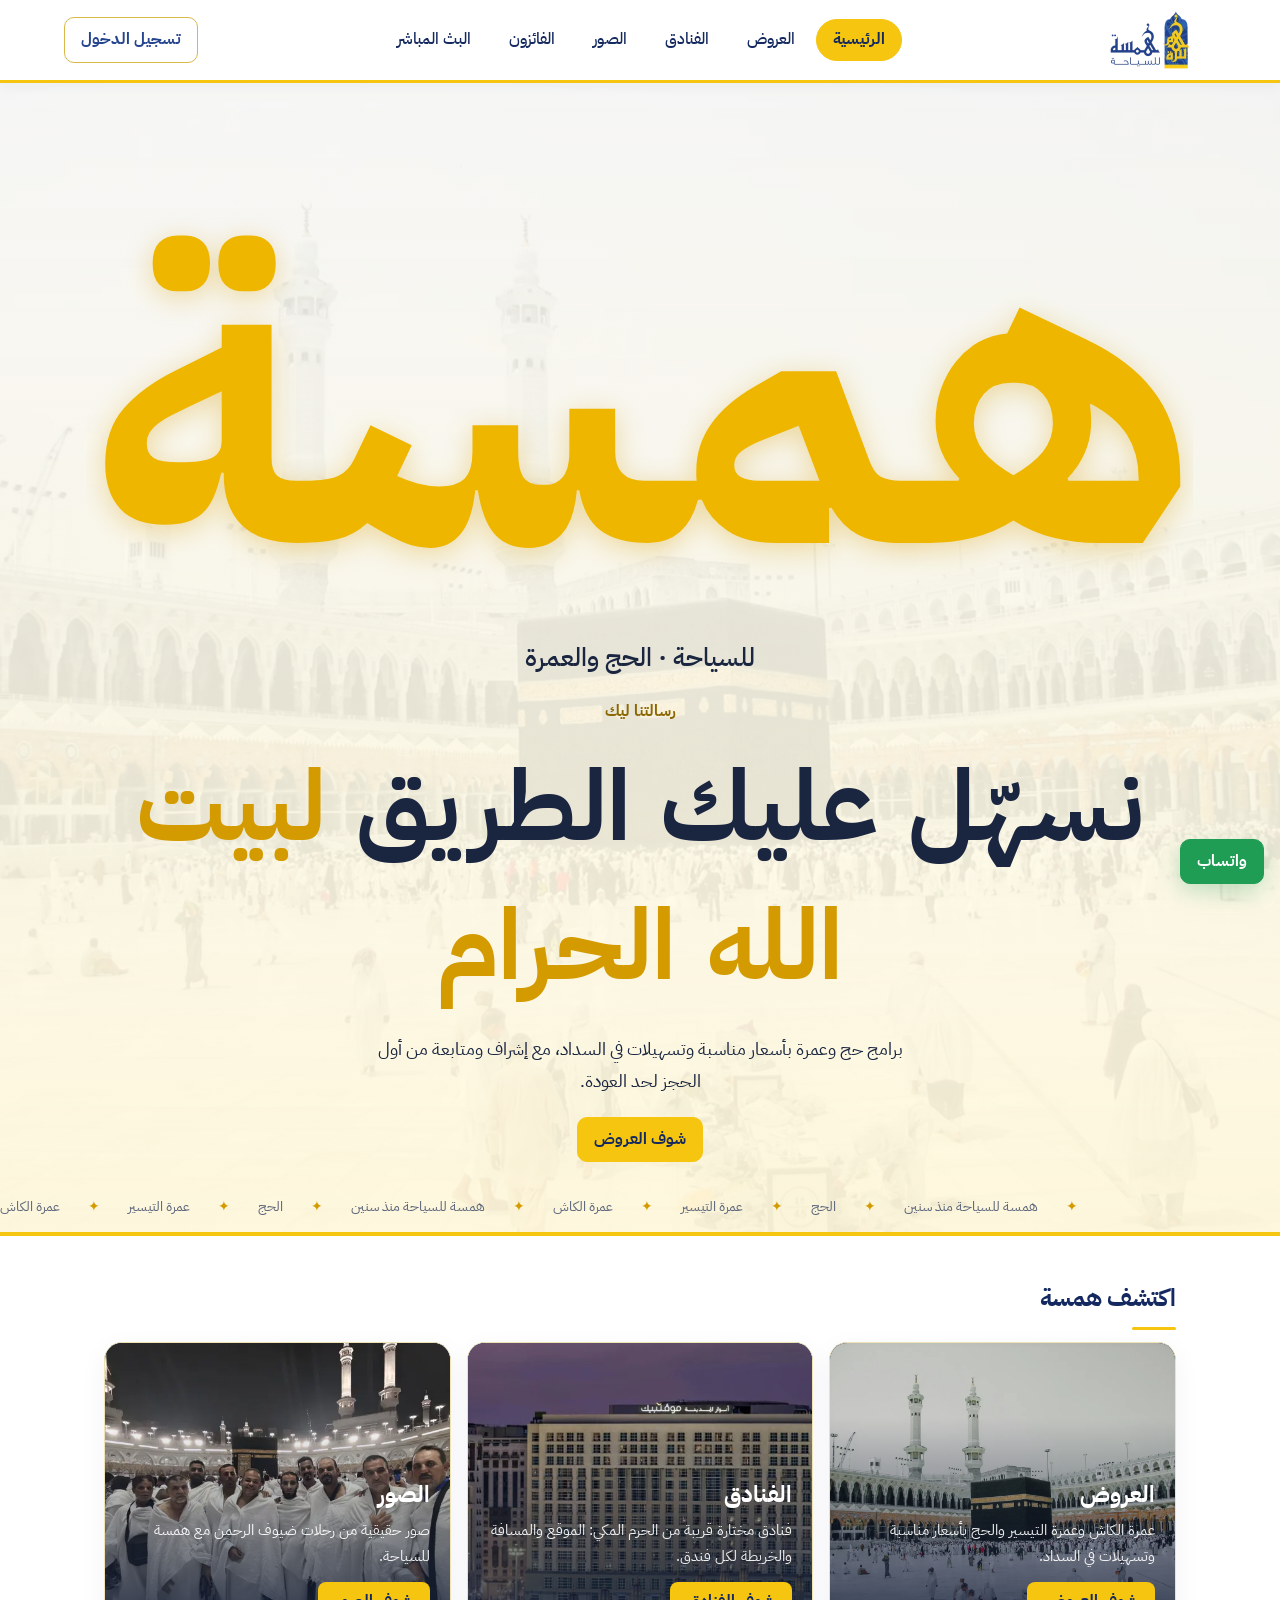
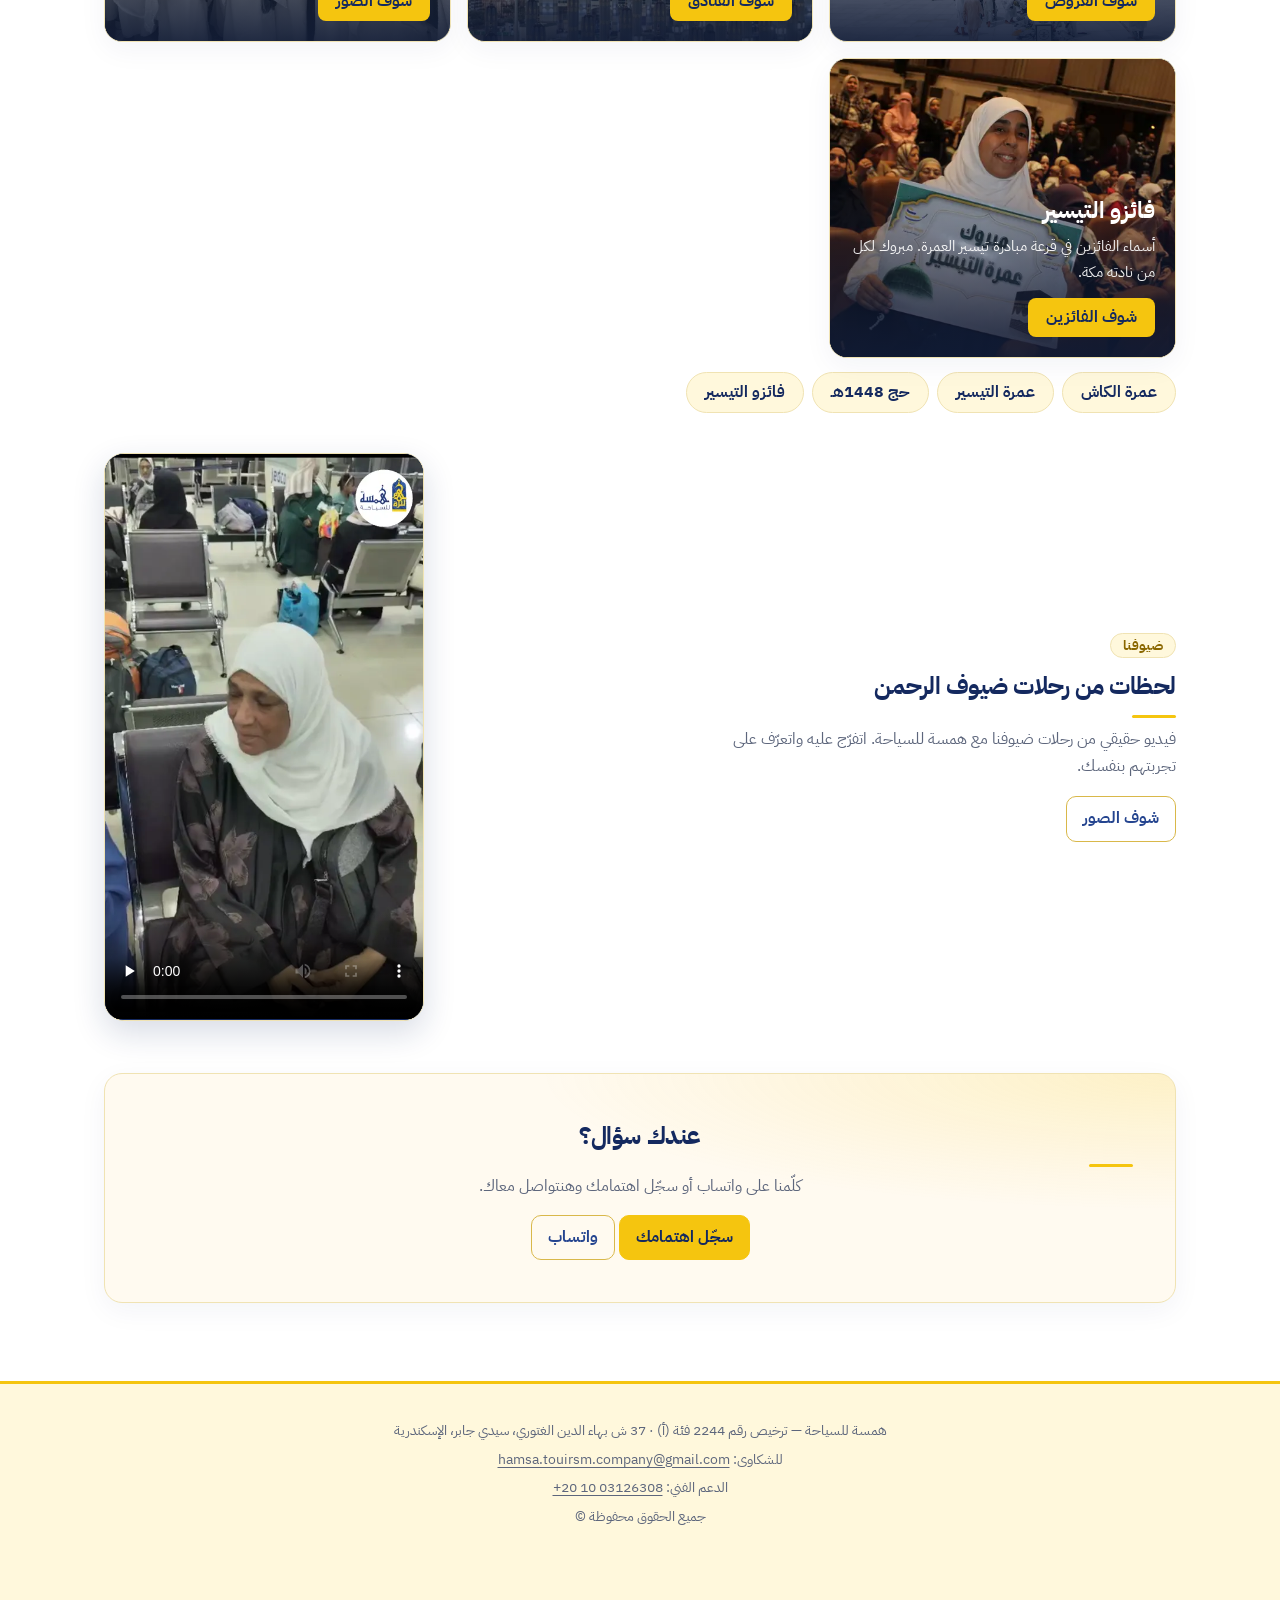
==== commit 284ba37a: "Add files via upload" ====
--- a/index.html
+++ b/index.html
@@ -16,7 +16,7 @@
 </head>
 <body>
 <header><a href="index.html" aria-label="همسة للسياحة"><img src="images/logo-header.webp" width="164" height="120" alt="همسة للسياحة" style="height:60px;display:block;width:auto" onerror="this.parentNode.classList.add('logo-missing');this.remove()"></a>
-<nav class="nv" aria-label="التنقل"><a href="index.html" aria-current="page">الرئيسية</a><a href="offers.html">العروض</a><a href="hotels.html">الفنادق</a><a href="gallery.html">الصور</a><a href="winners.html">الفائزون</a></nav>
+<nav class="nv" aria-label="التنقل"><a href="index.html" aria-current="page">الرئيسية</a><a href="offers.html">العروض</a><a href="hotels.html">الفنادق</a><a href="gallery.html">الصور</a><a href="winners.html">الفائزون</a><a href="live.html">البث المباشر</a></nav>
 <span class="acts"><button id="adminBtn" type="button" hidden>لوحة التحكم</button> <button id="loginBtn" type="button">تسجيل الدخول</button></span></header>
 <div class="hero2" id="hero2"><div class="stage">
 <div class="bgm"><video muted loop playsinline preload="none" poster="images/kaaba-day.webp" data-src="images/hero.mp4" aria-hidden="true"></video></div><div class="shade"></div>
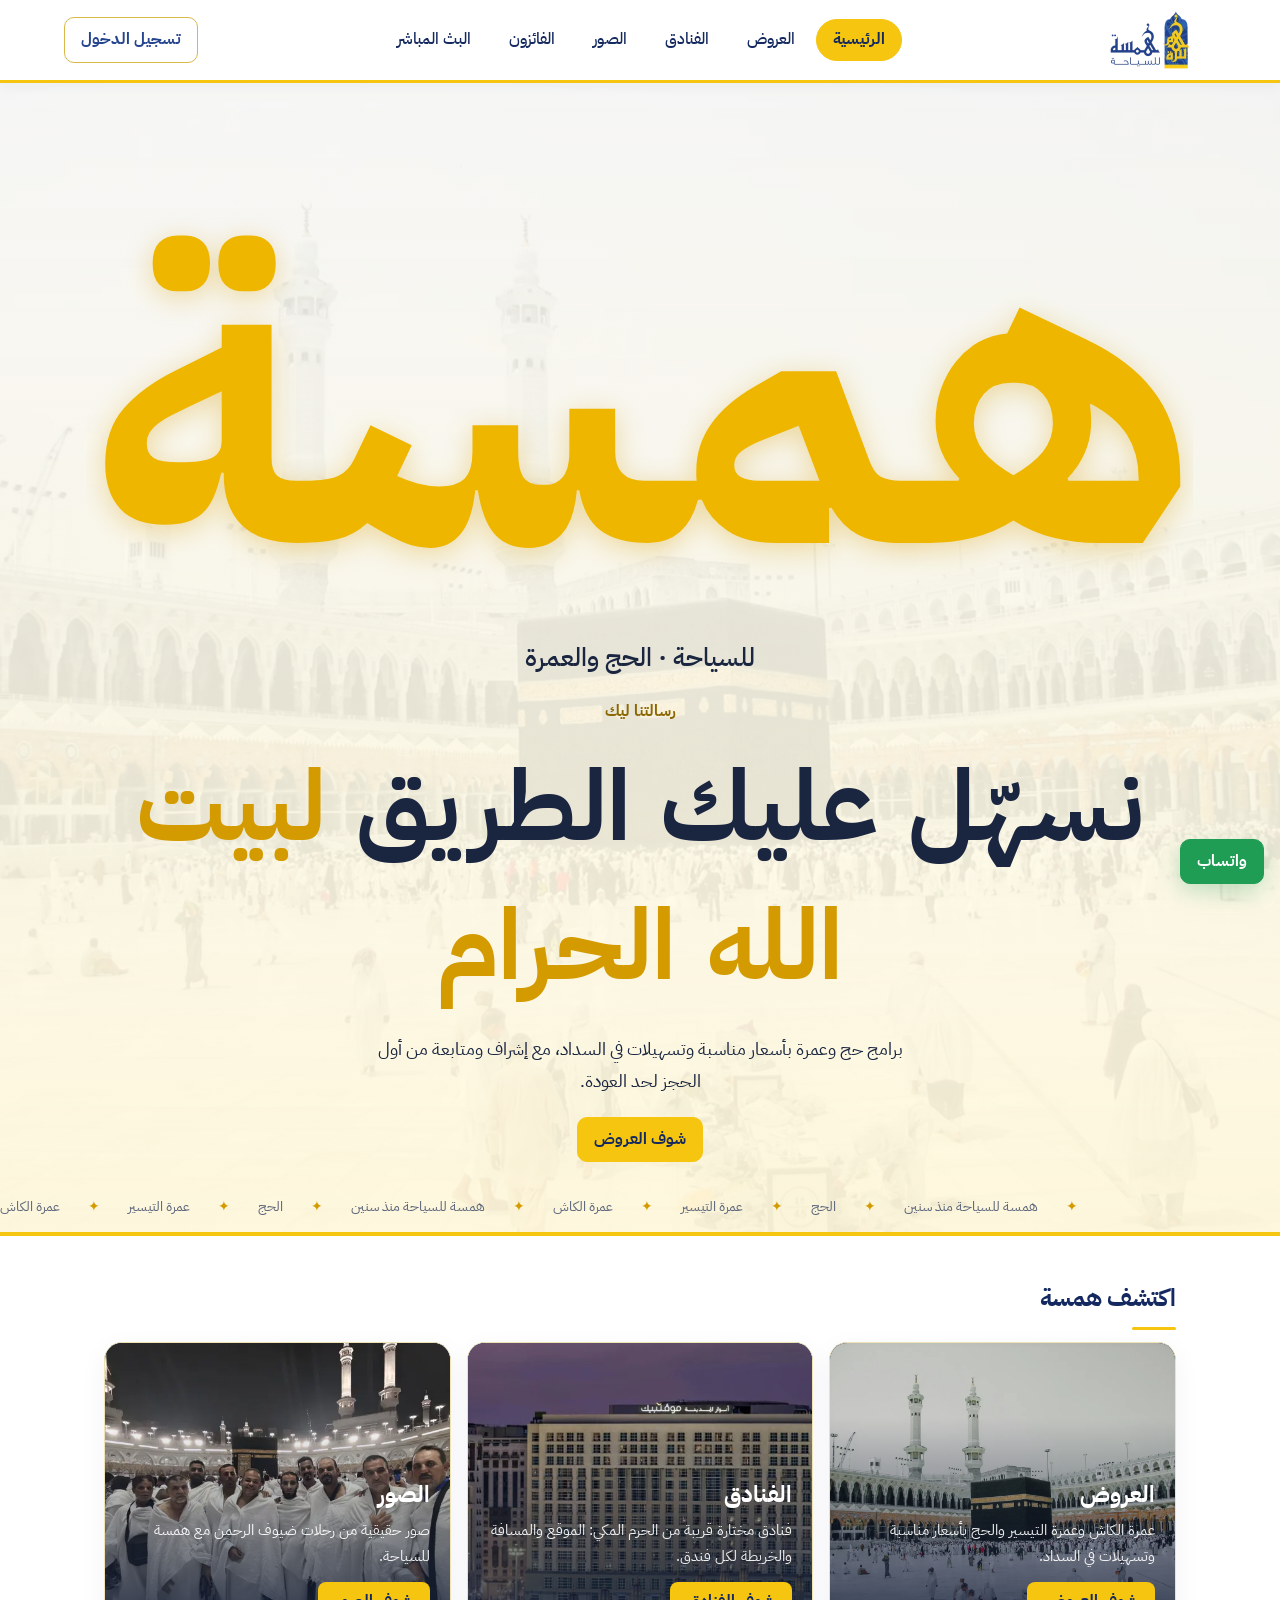
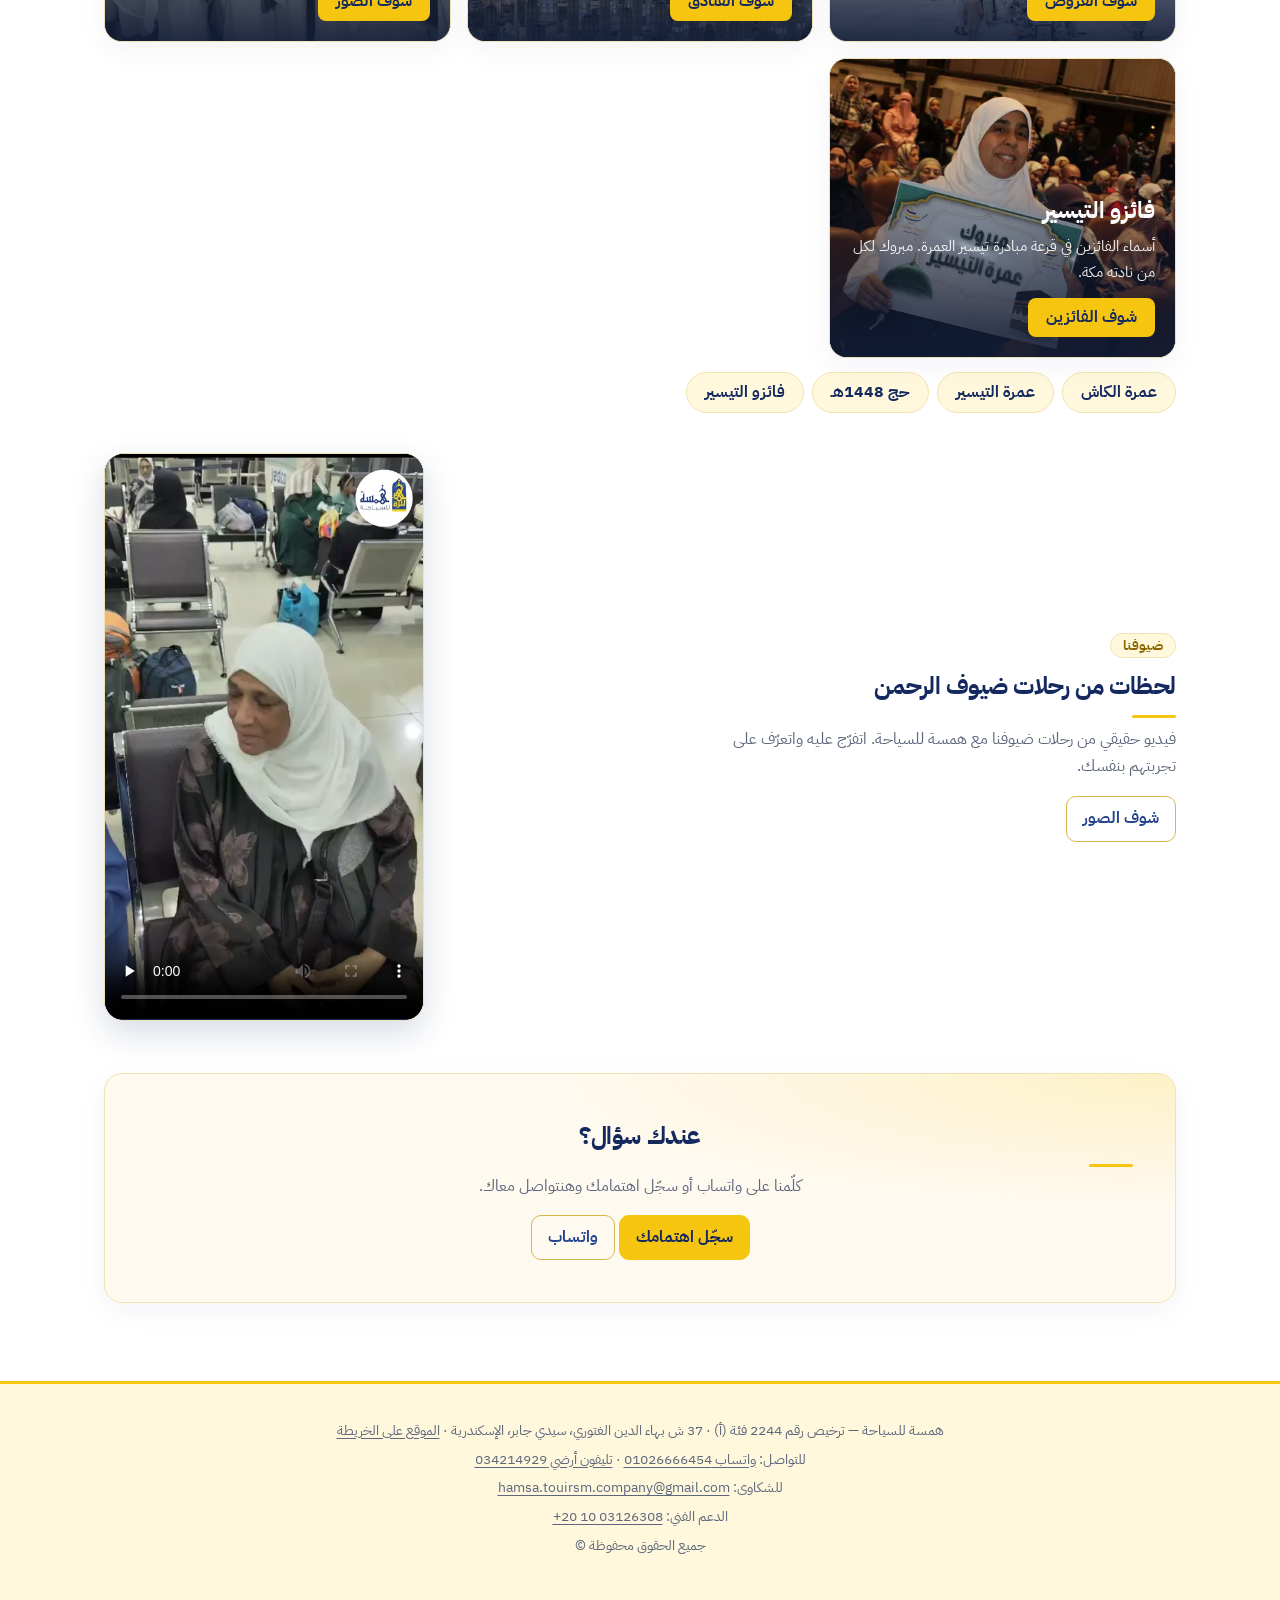
==== commit d4d280f8: "Add files via upload" ====
--- a/index.html
+++ b/index.html
@@ -43,7 +43,7 @@
 <div class="vd-f"><video controls playsinline preload="none" poster="images/guests-poster.webp" width="540" height="960" aria-label="فيديو من رحلات ضيوف الرحمن مع همسة للسياحة"><source src="images/guests.mp4" type="video/mp4"></video></div></section>
 <section class="cta2"><h2>عندك سؤال؟</h2><p>كلّمنا على واتساب أو سجّل اهتمامك وهنتواصل معاك.</p><a class="btn" href="offers.html#contact">سجّل اهتمامك</a> <a class="btn o" id="wa2" target="_blank" rel="noopener">واتساب</a></section>
 </main>
-<footer>همسة للسياحة — ترخيص رقم 2244 فئة (أ) · 37 ش بهاء الدين الغتوري، سيدي جابر، الإسكندرية<br>للشكاوى: <a href="mailto:hamsa.touirsm.company@gmail.com">hamsa.touirsm.company@gmail.com</a><br>الدعم الفني: <a href="tel:+201003126308" dir="ltr">+20 10 03126308</a><br>جميع الحقوق محفوظة ©</footer>
+<footer>همسة للسياحة — ترخيص رقم 2244 فئة (أ) · 37 ش بهاء الدين الغتوري، سيدي جابر، الإسكندرية · <a href="https://maps.app.goo.gl/uAYgXrmwPMYy7Jo26" target="_blank" rel="noopener">الموقع على الخريطة</a><br>للتواصل: <a href="https://wa.me/201026666454" target="_blank" rel="noopener">واتساب <span dir="ltr">01026666454</span></a> · <a href="tel:034214929">تليفون أرضي <span dir="ltr">034214929</span></a><br>للشكاوى: <a href="mailto:hamsa.touirsm.company@gmail.com">hamsa.touirsm.company@gmail.com</a><br>الدعم الفني: <a href="tel:+201003126308" dir="ltr">+20 10 03126308</a><br>جميع الحقوق محفوظة ©</footer>
 <a class="btn wa" id="wa" target="_blank" rel="noopener">واتساب</a>
 <script src="common.js"></script>
 <script>$('#wa2').href=$('#wa').href;ui();</script>
